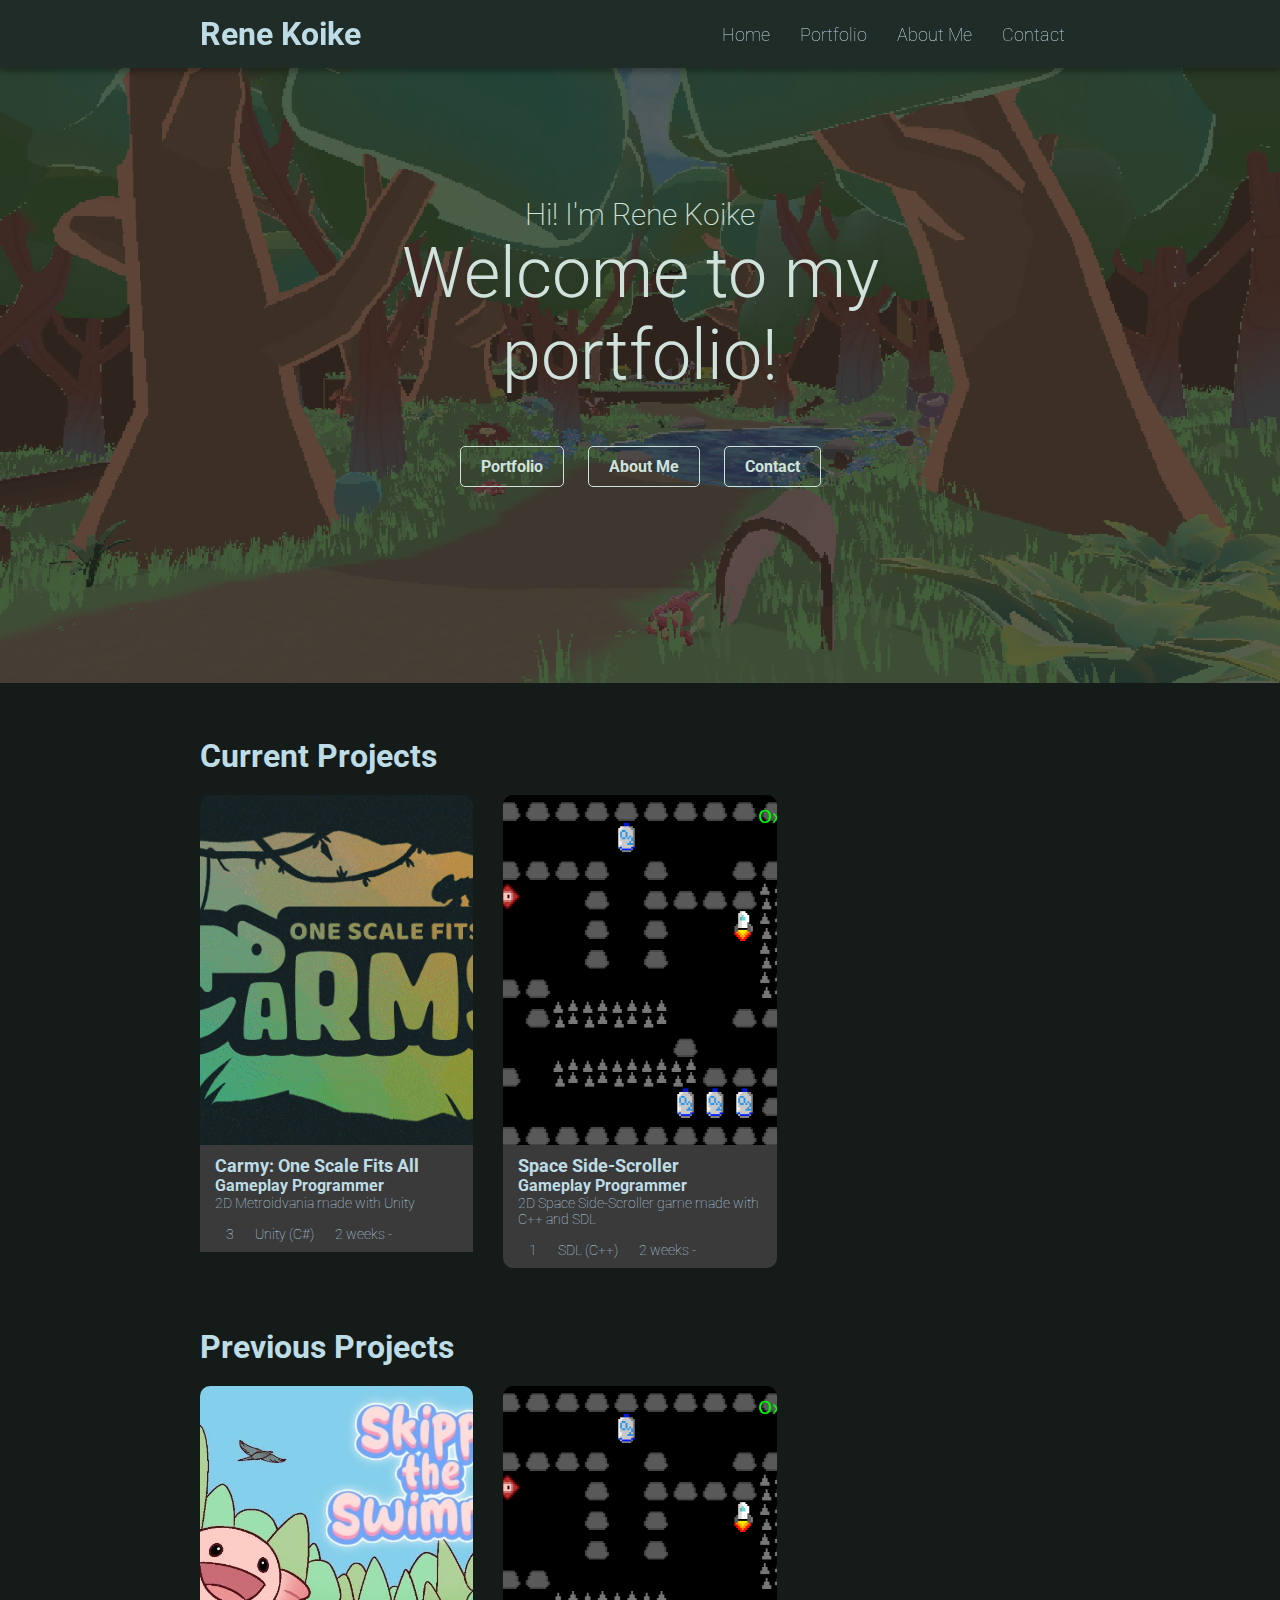
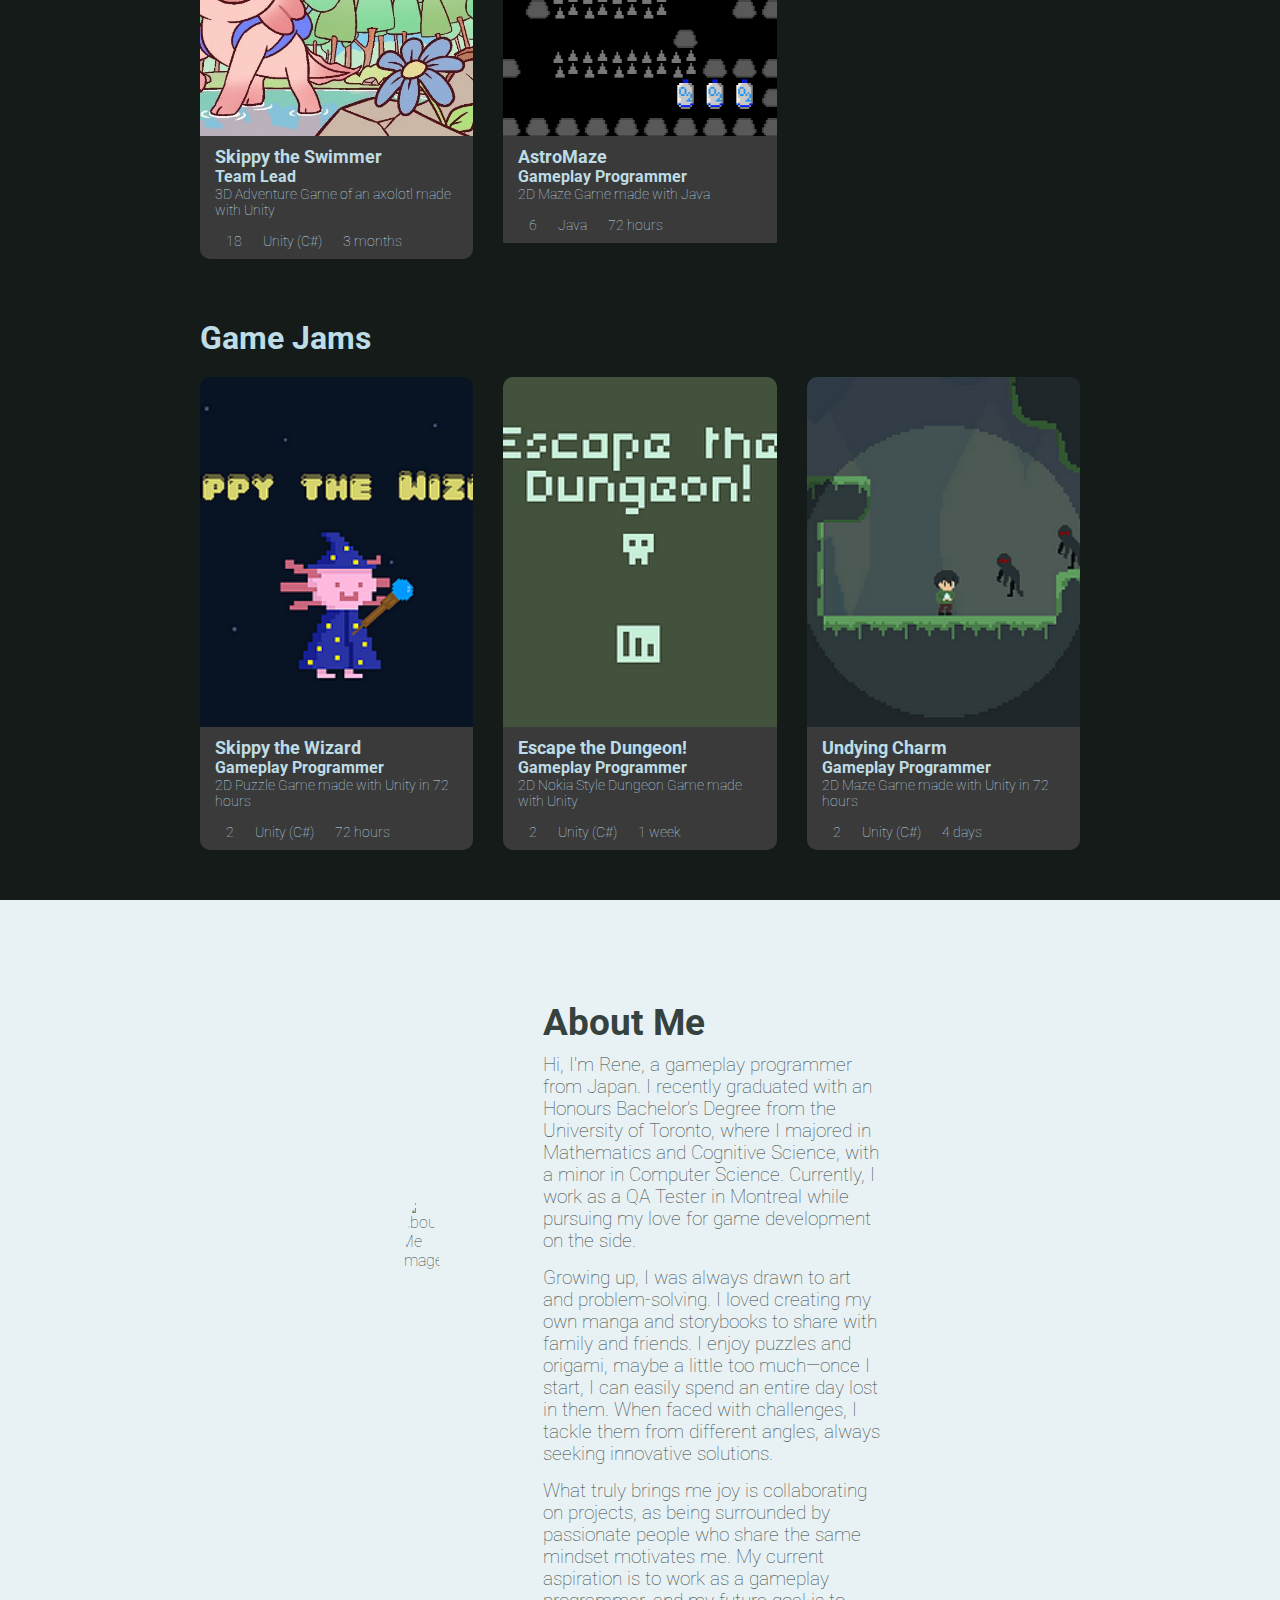
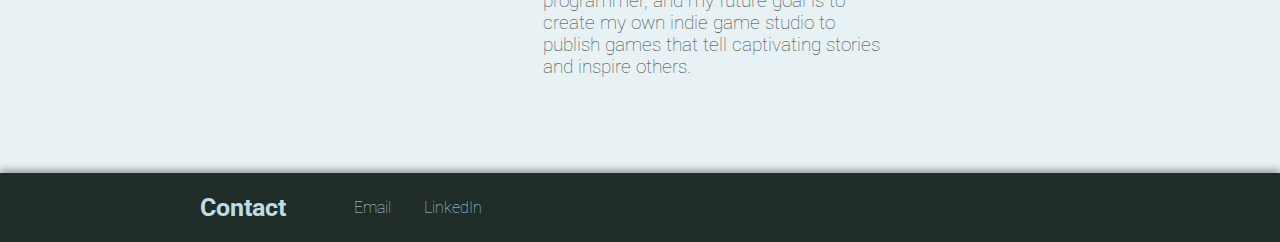
==== index.html @ adf3013a "Added video on hover" ====
<!DOCTYPE html>
<html lang="en">
<head>
    <meta charset="UTF-8">
    <meta http-equiv="X-UA-Compatible" content="IE=edge">
    <meta name="viewport" content="width=device-width, initial-scale=1.0">
    <title>Rene's Portfolio</title>
    <link rel="stylesheet" href="style.css">
    <script src="https://kit.fontawesome.com/0da014134c.js" crossorigin="anonymous"></script>
    <link rel="preconnect" href="https://fonts.googleapis.com">
    <link rel="preconnect" href="https://fonts.gstatic.com" crossorigin>
    <link href="https://fonts.googleapis.com/css2?family=Roboto:ital,wght@0,100;0,300;0,400;0,500;0,700;0,900;1,100;1,300;1,400;1,500;1,700;1,900&display=swap" rel="stylesheet">
</head>
<body>
    <div id="header-placeholder"></div>
    <script>
        fetch('header.html')
            .then(response => response.text())
            .then(data => {
                document.getElementById('header-placeholder').innerHTML = data;
            })
            .catch(error => console.error('Error loading header:', error));
    </script>
<!----intro----->
<div id="intro">
    <img src="images/skippy-banner.png" alt="Background Image">
    <div class="dark-overlay"></div>
    <div class="overlay-text">
        <h1>Hi! I'm Rene Koike</h1>
        <div id="welcome">
            <p>Welcome to my portfolio!</p>
        </div>
        <div class="button-container"></div>
            <a href="#current-projects" class="button">Portfolio</a>
            <a href="#about" class="button">About Me</a>
            <a href="#contact" class="button">Contact</a>
        </div>
    </div>
</div>

<!----portfolio---->
<div id="current-projects"> 
    <div class="container">
        <h1 class="sub-title">Current Projects</h1>
        <div class="work-list">
            <div class="work">
                <a href="carmy.html" class="work-link">
                    <div class="image-container">
                        <img src="images/carmy.gif">
                    </div>
                    <div class="text-container">
                        <h3>Carmy: One Scale Fits All</h3>
                        <h4>Gameplay Programmer</h4>
                        <p>2D Metroidvania made with Unity</p>
                        <div class="icon-line">
                            <i class="fa fa-users" aria-hidden="true"></i> 3
                            <i class="fa-solid fa-gear"></i> Unity (C#)
                            <i class="fa-solid fa-clock"></i> 2 weeks -
                        </div>
                    </div>
                </a>
            </div>
            <div class="work">
                <a href="space-game.html" class="work-link">
                    <div class="image-container">
                        <img src="images/astromaze.png">
                        <video class="video-hover" autoplay loop muted>
                            <source src="videos/space-game.mp4" type="video/mp4">
                            Your browser does not support the video tag.
                        </video>
                    </div>
                    
                    <div class="text-container">
                        <h3>Space Side-Scroller</h3>
                        <h4>Gameplay Programmer</h4>
                        <p>2D Space Side-Scroller game made with C++ and SDL</p>
                        <div class="icon-line">
                            <i class="fa fa-users" aria-hidden="true"></i> 1
                            <i class="fa-solid fa-gear"></i> SDL (C++)
                            <i class="fa-solid fa-clock"></i> 2 weeks -
                        </div>
                    </div>
                </a>
            </div>
            
        </div>
    </div>
</div>

<div id="previous-projects">
    <div class="container">
        <h1 class="sub-title">Previous Projects</h1>
        <div class="work-list">
            <div class="work">
                <a href="skippy-the-swimmer" class="work-link">
                    <div class="image-container">
                        <img src="images/skippy.jpg">
                        <video class="video-hover" autoplay loop muted>
                            <source src="videos/skippy-demo.mp4" type="video/mp4">
                            Your browser does not support the video tag.
                        </video>
                    </div>
                    
                    <div class="text-container">
                        <h3>Skippy the Swimmer</h3>
                        <h4>Team Lead</h4>
                        <p>3D Adventure Game of an axolotl made with Unity</p>
                        <div class="icon-line">
                            <i class="fa fa-users" aria-hidden="true"></i> 18
                            <i class="fa-solid fa-gear"></i> Unity (C#)
                            <i class="fa-solid fa-clock"></i> 3 months
                        </div>
                    </div>
                </a>
            </div>
            <div class="work">
                <a href="astromaze" class="work-link">
                    <div class="image-container">
                        <img src="images/astromaze.png">
                    </div>
                    <div class="text-container">
                        <h3>AstroMaze</h3>
                        <h4>Gameplay Programmer</h4>
                        <p>2D Maze Game made with Java</p>
                        <div class="icon-line">
                            <i class="fa fa-users" aria-hidden="true"></i> 6
                            <i class="fa-solid fa-gear"></i> Java
                            <i class="fa-solid fa-clock"></i> 72 hours
                        </div>
                    </div>
                </a>
            </div>
            
        </div>
    </div>
</div>

<div id="game-jams">
    <div class="container">
        <h1 class="sub-title">Game Jams</h1>
        <div class="work-list">
            <div class="work">
                <a href="skippy-the-wizard.html" class="work-link">
                    <div class="image-container">
                        <img src="images/skippy-the-wizard.png">
                    </div>
                    <div class="text-container">
                        <h3>Skippy the Wizard</h3>
                        <h4>Gameplay Programmer</h4>
                        <p>2D Puzzle Game made with Unity in 72 hours</p>
                        <div class="icon-line">
                            <i class="fa fa-users" aria-hidden="true"></i> 2
                            <i class="fa-solid fa-gear"></i> Unity (C#)
                            <i class="fa-solid fa-clock"></i> 72 hours
                        </div>
                    </div>
                </a>
            </div>
            <div class="work">
                <a href="escape-the-dungeon.html" class="work-link">
                    <div class="image-container">
                        <img src="images/escape-the-dungeon.png">
                    </div>
                    <div class="text-container">
                        <h3>Escape the Dungeon!</h3>
                        <h4>Gameplay Programmer</h4>
                        <p>2D Nokia Style Dungeon Game made with Unity</p>
                        <div class="icon-line">
                            <i class="fa fa-users" aria-hidden="true"></i> 2
                            <i class="fa-solid fa-gear"></i> Unity (C#)
                            <i class="fa-solid fa-clock"></i> 1 week
                        </div>
                    </div>
                </a>
            </div>
            <div class="work">
                <a href="undying-charm.html" class="work-link">
                    <div class="image-container">
                        <img src="images/undying-charm.png">
                    </div>
                    <div class="text-container">
                        <h3>Undying Charm</h3>
                        <h4>Gameplay Programmer</h4>
                        <p>2D Maze Game made with Unity in 72 hours</p>
                        <div class="icon-line">
                            <i class="fa fa-users" aria-hidden="true"></i> 2
                            <i class="fa-solid fa-gear"></i> Unity (C#)
                            <i class="fa-solid fa-clock"></i> 4 days
                        </div>
                    </div>
                </a>
            </div>
            
        </div>
    </div>
</div>
<!----about----->
<div id="about">
    <div class="container">
        <div class="about-container">
            <img src="images/me.png" alt="About Me Image" class="circular-image">
            <div class ="description">
                <h1>About Me</h1>
                <p>
                    Hi, I'm Rene, a gameplay programmer from Japan. I recently graduated with an Honours Bachelor’s Degree from the 
                    University of Toronto, where I majored in Mathematics and Cognitive Science, with a minor in Computer Science. 
                    Currently, I work as a QA Tester in Montreal while pursuing my love for game development on the side.
                </p>
                <p>
                    Growing up, I was always drawn to art and problem-solving. I loved creating my own manga and storybooks to share with 
                    family and friends. I enjoy puzzles and origami, maybe a little too much—once I start, I can easily spend an entire 
                    day lost in them. When faced with challenges, I tackle them from different angles, always seeking innovative solutions.
                </p>
                <p>
                    What truly brings me joy is collaborating on projects, as being surrounded by passionate people who share the same mindset
                    motivates me. My current aspiration is to work as a gameplay programmer, and my future goal is to create my own indie 
                    game studio to publish games that tell captivating stories and inspire others.
                </p>
            </div>
        </div>
    </div>
</div>
    <div id="footer-placeholder"></div>
    <script>
        fetch('footer.html')
            .then(response => response.text())
            .then(data => {
                document.getElementById('footer-placeholder').innerHTML = data;
            })
            .catch(error => console.error('Error loading header:', error));
    </script>
    <script>
        const workItems = document.querySelectorAll('.work');

        workItems.forEach(item => {
            item.addEventListener('mouseenter', () => {
                const video = item.querySelector('.video-hover');
                if (video) {
                    video.play();
                }
            });

            item.addEventListener('mouseleave', () => {
                const video = item.querySelector('.video-hover');
                if (video) {
                    video.pause();
                    video.currentTime = 0; // Reset video to start
                }
            });
        });
    </script>
    <script>
        const iframeWorkItems = document.querySelectorAll('.work');
    
        iframeWorkItems.forEach(item => {
            const iframe = item.querySelector('iframe.video-hover');
    
            item.addEventListener('mouseenter', () => {
                if (iframe) {
                    iframe.style.display = 'block'; // Ensure it's visible
                    // Attempt to play the video (if supported by the iframe)
                    iframe.contentWindow.postMessage('{"event":"command","func":"playVideo","args":""}', '*');
                }
            });
    
            item.addEventListener('mouseleave', () => {
                if (iframe) {
                    // Attempt to pause the video (if supported by the iframe)
                    iframe.contentWindow.postMessage('{"event":"command","func":"pauseVideo","args":""}', '*');
                }
            });
        });
    </script>
    
</body>
</html>
---- style.css ----
*{
    margin: 0;
    padding: 0;
    box-sizing: border-box;
}

body{
    background: #151b19;
    font-family: 'Roboto', sans-serif;
    font-weight: 100;
    color: #bedce5;
}

.container {
    padding: 10px 200px;
    margin-top: 40px;
    margin-bottom: 40px;
}

#header {
    width: 100%;
    position: fixed;
    background: #202c28;
    top: 0;
    left: 0;
    z-index: 9999;
    box-shadow: 0 4px 6px rgba(0, 0, 0, 0.3);
    color: #bedce5;
    box-sizing: border-box;
    padding: 15px 200px;
}

nav {
    display: flex;
    align-items: center;
    justify-content: space-between;
    flex-wrap: wrap;
}

nav h1 a{
    text-decoration: none;
    color: #bedce5;
}

nav ul {
    padding: 0; /* Remove any default padding */
    margin: 0; /* Remove any default margin */
    display: flex; /* Ensure horizontal layout */
}

nav ul li {
    list-style: none;
    margin: 0 15px; 
}

nav ul li a {
    color: #bedce5;
    text-decoration: none;
    font-size: 18px;
    position: relative;
    padding: 5px 0; /* Reduce padding to tighten the text */
}

nav ul li a::after {
    content: '';
    width: 0;
    height: 2px; /* Reduced line height */
    background: #bedce5;
    position: absolute;
    left: 0;
    bottom: 0; /* Align the line directly under the text */
    transition: 0.5s;
}

nav ul li a:hover::after {
    width: 100%;
}
/*-----intro------*/
#intro {
    position: relative;
    display: inline-block;
    width: 100vw;
    overflow: hidden;
}

#intro h1 {
    font-weight: 200;
    font-size: 30px;
}

#welcome p{
    font-weight: 300;
    font-size: 70px;
}

#intro img {
    display: block; 
    width: 100%;
    height: auto;
}
  
.dark-overlay {
    position: absolute;
    top: 0;
    left: 0;
    width: 100%;
    height: 100%;
    background-color: rgba(0, 0, 0, 0.61); 
}
  
.overlay-text {
    position: absolute;
    top: 50%;
    left: 50%;
    transform: translate(-50%, -50%);
    color: #d0e2dc;
    text-align: center;
}

.button-container {
    margin-top: 50px; 
}

.button {
    display: inline-block;
    padding: 10px 20px;
    margin: 0 10px;
    color: #d0e2dc;
    font-weight: 100;
    text-decoration: none;
    border-radius: 5px;
    border: 1px solid #d0e2dc; 
    font-weight: bold;
    transition: background-color 0.3s ease;
}

.button:hover {
    background-color: #d0e2dc;
    border: 1px solid #d0e2dc; /* White outline */
    color: #202c28;
}

/*-----portfolio------*/
.sub-title {
    font-size: 24pt;
    margin-bottom: 20px;
    text-align: left;
}

.work-list {
    display: grid;
    grid-template-columns: repeat(3, minmax(200px, 1fr)); /* Adjust the maximum width */
    justify-content: center; /* Center the grid items */
    gap: 30px;
}

.work{
    border-radius: 10px;
    position: relative;
    overflow: hidden;
    transition: transform .3s;
}

.work img {
    width: 100%;
    height: 350px; /* Set a fixed height for all images */
    object-fit: cover; /* Crop the image to fit within the fixed height */
    display: block;
}

.image-container {
    position: relative;
    width: 100%;
    height: 350px; /* Set a fixed height for the image/video container */
    overflow: hidden; /* Ensures that the video stays within the container */
}

.image-container img {
    object-fit: cover;
    display: block;
}

.image-container video, .image-container iframe {
    position: absolute;
    top: 0;
    left: 0;
    width: 100%;
    height: 100%;
    object-fit: cover; /* Ensures the video covers the container */
    display: none; /* Hidden by default */
}

.work:hover {
    transform: scale(1.05);
}

.work:hover .video-hover {
    display: block; /* Show the video on hover */
}

.work-link {
    text-decoration: none;
    color: inherit; /* Prevent the default link color */
}

.text-container {
    background-color: #3a3a3a;
    padding: 10px 15px;
    color: #bedce5;
}

.text-container h3 {
    font-size: 18px;
}

.text-container p {
    font-size: 14px;
    margin-bottom: 15px; /* Add space between text and icons */
}

.icon-line {
    font-size: 14px;
    display: flex;  /* Align icons in one line */
    gap: 10px;      /* Adds space between icons */
}

.icon-line i {
    margin-right: 1px; /* Add space between icon and text */
}



/* -----about----- */
#about{
    color: #35423e;
    padding: 30px 200px;
    background-color: #e8f2f5;
}

#about h1 {
    margin-bottom: 10px; 
}

.description{
    font-size: 14pt;
    
}

.description p {
    margin-bottom: 15px;
}

.about-container {
    display: flex; /* Use flexbox for layout */
    align-items: center; /* Center vertically */
    margin-top: 20px;
}

.circular-image {
    width: 300px; /* Set the size of the image */
    height: 300px; /* Set the size of the image */
    border-radius: 50%; /* Make it circular */
    object-fit: cover; /* Ensure the image covers the circle */
    margin-right: 100px; /* Space between the image and text */
}

/*-----contact------*/
#contact {
    width: 100%;
    background-color: #202c28;
    color: #bedce5;
    padding: 20px 200px;
    box-shadow: 0 -4px 6px rgba(0, 0, 0, 0.3); /* Shadow at the top of the bar */
    display: flex;
    justify-content: space-between;
    align-items: center;
    box-sizing: border-box;
}

#contact nav h1 {
    margin: 0;
    font-size: 25px;
}

#contact nav ul {
    list-style: none;
    margin: 0;
    padding: 0;
    display: flex;
    margin-left: 50px;
}

#contact nav ul li {
    margin-left: 15px;
}

#contact nav ul li a {
    color: #bedce5;
    text-decoration: none;
    font-size: 16px;
}

#contact i {
    margin-right: 3px;
}

/*-----project page------*/
.project{
    padding: 10px 400px;
    margin: 0 auto; 
}

.project-header {
    margin-top: 80px;
}

.project-header img {
    width: 100%;
    height: auto;
    display: block;
    margin-bottom: 10px;
}

.project h1, .project h2 {
    margin-top: 30px; 
    margin-bottom: 10px;
    font-weight: bold;
    font-size: 30px;
}

.project p {
    margin-bottom: 5px; 
    font-size: 18px;
    line-height: 1.6; 
}

.links {
    margin-top: 80px;
    margin-bottom: 50px;
}

.links a {
    color: #a79bff; 
}

.links a:hover {
    color: #bedce5; 
}

ol {
    margin: 20px 0; 
    padding-left: 20px; 
    color: #bedce5; 
    font-size: 18px; 
    font-weight: normal; 
    list-style-position: inside; 
}

ol li {
    margin-bottom: 10px;
}

.video-container {
    position: relative;
    width: 100%;
    padding-bottom: 56.25%; /* 16:9 aspect ratio */
    height: 0;
    overflow: hidden;
    margin-bottom: 5px;
}

.video-container video {
    position: absolute;
    top: 0;
    left: 0;
    width: 100%; 
    height: 100%; 
    object-fit: cover; 
}

.video-container iframe {
    position: absolute;
    top: 0;
    left: 0;
    width: 100%;
    height: 100%;
    border: none;
    box-shadow: none;
}

.code-snippet {
    background-color: #1d1d1d;
    padding: 10px;
    margin: 20px 0;
    font-family: 'Courier New', Courier, monospace !important;
    overflow-x: auto;
    text-align: left;
}

.code-snippet pre {
    margin: 0;
    background-color: inherit;
}

.code-snippet code {
    display: block;
    color: #ffffff;
    white-space: pre-wrap; 
    background-color: inherit;
}

.image-list {
    display: flex;
    align-items: center; /* Aligns images by their vertical centers */
    justify-content: center; /* Centers the items horizontally */
    gap: 30px; 
    width: 100%;
    box-sizing: border-box;
    height: 350px;
}

.image-list p {
    color:#abaaab;
    font-size: 12px;
    margin-top: 5px;
}

.list-item{ 
    position: relative;
    min-width: 0;
    min-height: 0;
    overflow: hidden;
}

.list-item img {
    width: auto;
    height: 300px;
    object-fit: cover;
    display: block;
    margin-bottom: 2px;
}
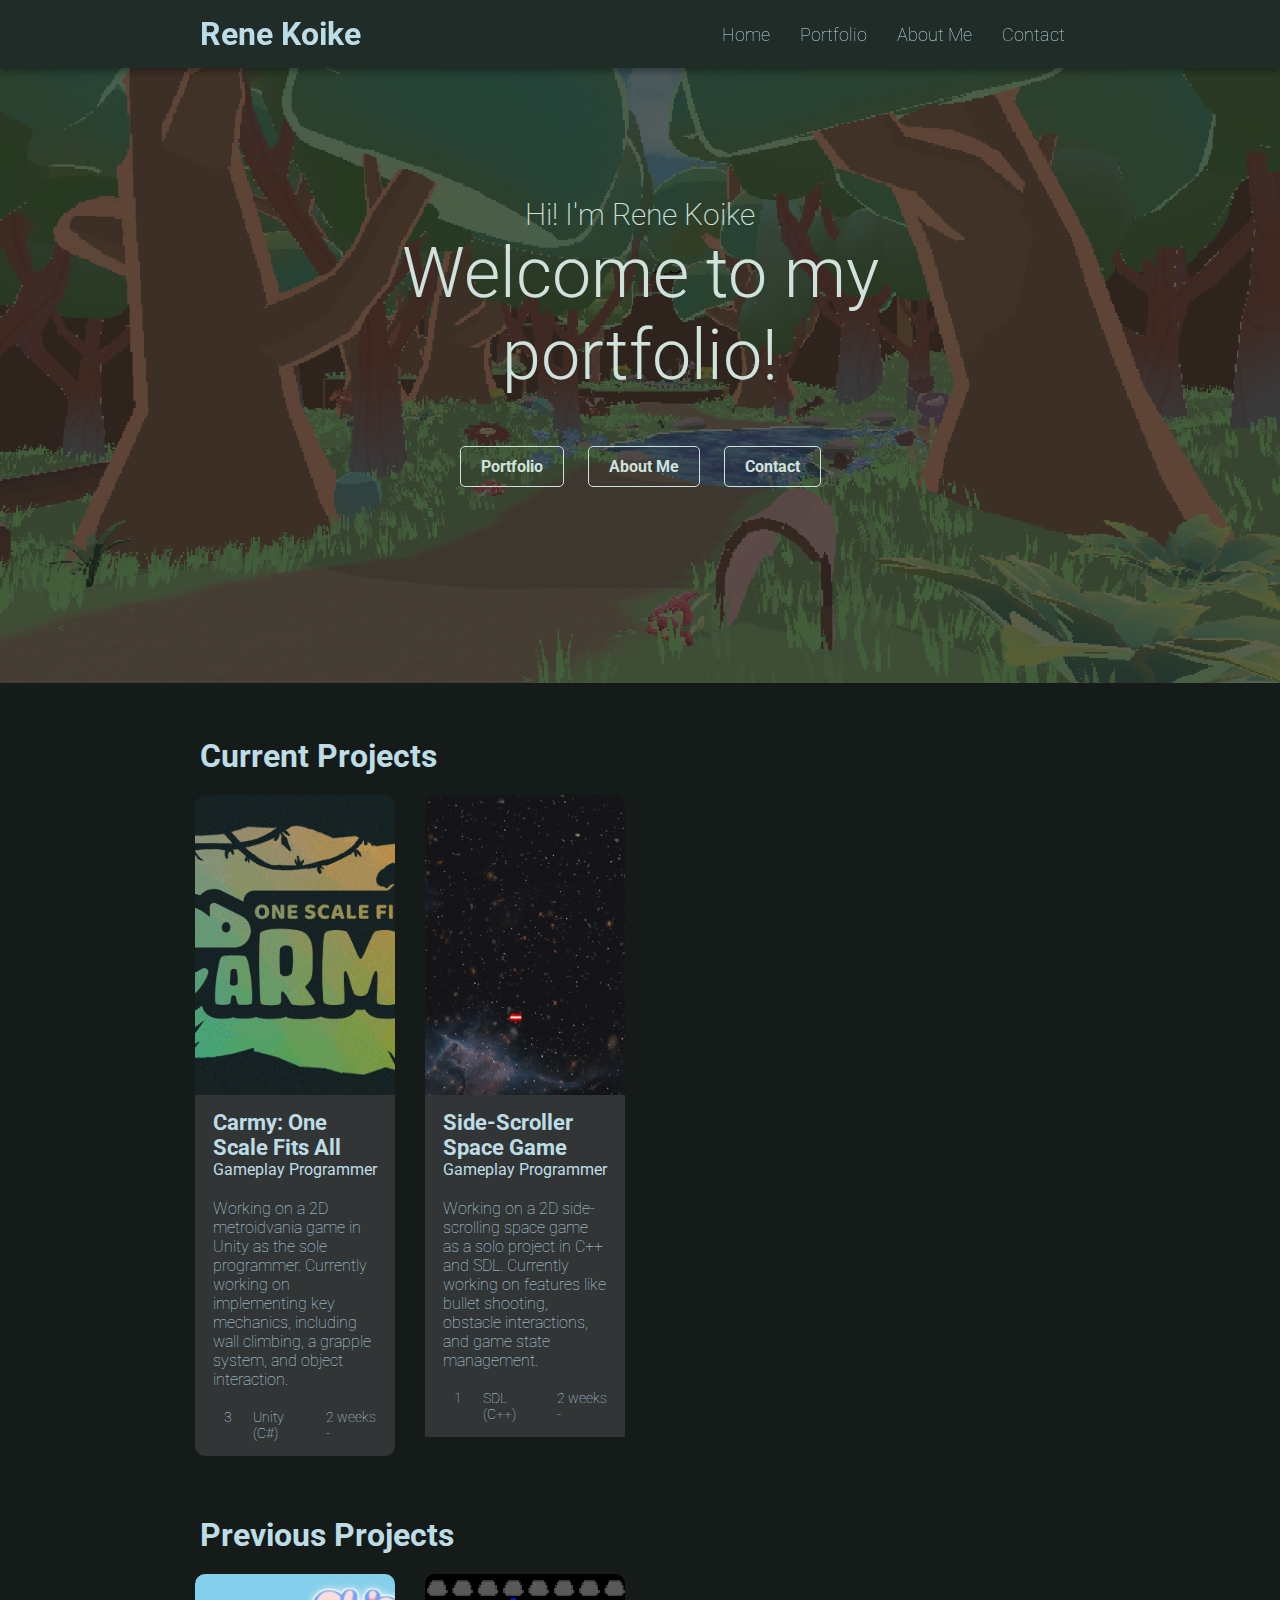
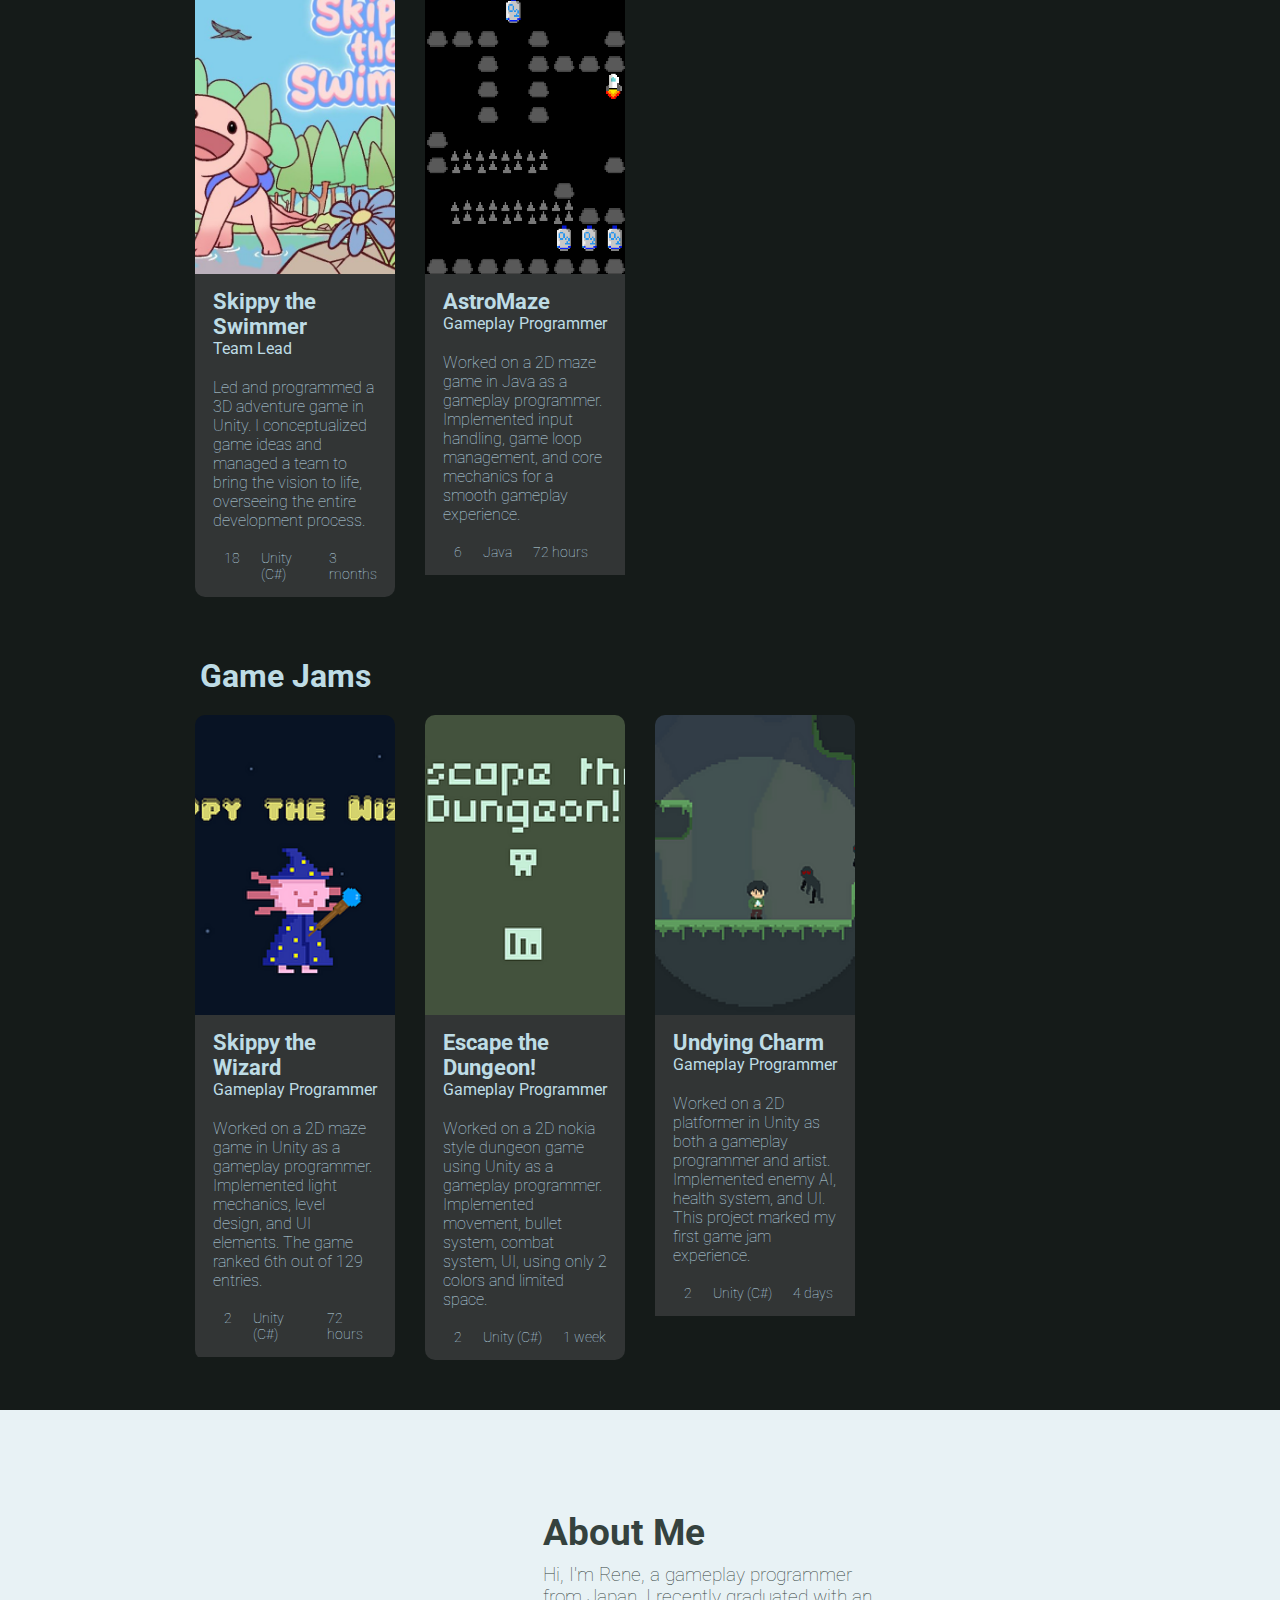
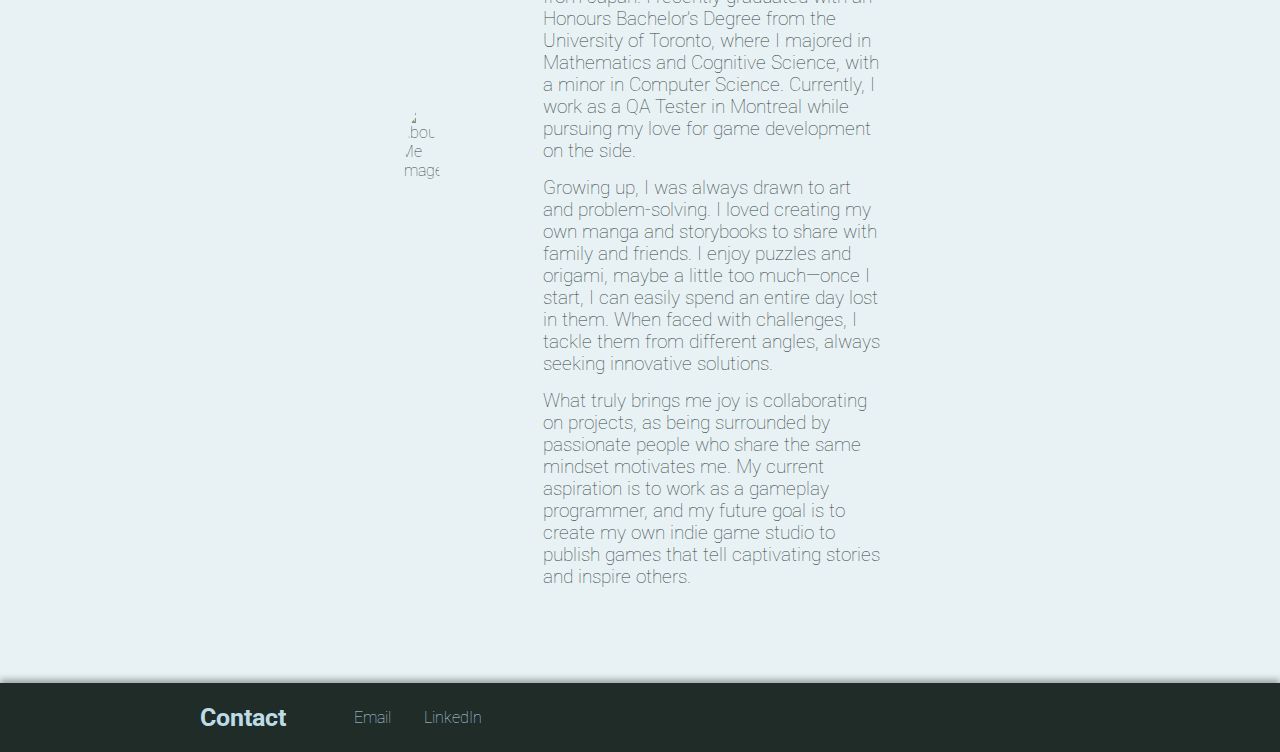
==== commit 39098561: "Added description for each game" ====
--- a/index.html
+++ b/index.html
@@ -51,7 +51,10 @@
                     <div class="text-container">
                         <h3>Carmy: One Scale Fits All</h3>
                         <h4>Gameplay Programmer</h4>
-                        <p>2D Metroidvania made with Unity</p>
+                        <p>
+                            Working on a 2D metroidvania game in Unity as the sole programmer. Currently working on implementing key 
+                            mechanics, including wall climbing, a grapple system, and object interaction.
+                        </p>
                         <div class="icon-line">
                             <i class="fa fa-users" aria-hidden="true"></i> 3
                             <i class="fa-solid fa-gear"></i> Unity (C#)
@@ -63,7 +66,7 @@
             <div class="work">
                 <a href="space-game.html" class="work-link">
                     <div class="image-container">
-                        <img src="images/astromaze.png">
+                        <img src="images/space-game.png">
                         <video class="video-hover" autoplay loop muted>
                             <source src="videos/space-game.mp4" type="video/mp4">
                             Your browser does not support the video tag.
@@ -71,9 +74,12 @@
                     </div>
                     
                     <div class="text-container">
-                        <h3>Space Side-Scroller</h3>
-                        <h4>Gameplay Programmer</h4>
-                        <p>2D Space Side-Scroller game made with C++ and SDL</p>
+                        <h3>Side-Scroller Space Game</h3>
+                        <h4>Gameplay Programmer</h4>
+                        <p>
+                            Working on a 2D side-scrolling space game as a solo project in C++ and SDL.
+                            Currently working on features like bullet shooting, obstacle interactions, and game state management.
+                        </p>
                         <div class="icon-line">
                             <i class="fa fa-users" aria-hidden="true"></i> 1
                             <i class="fa-solid fa-gear"></i> SDL (C++)
@@ -104,7 +110,10 @@
                     <div class="text-container">
                         <h3>Skippy the Swimmer</h3>
                         <h4>Team Lead</h4>
-                        <p>3D Adventure Game of an axolotl made with Unity</p>
+                        <p>
+                            Led and programmed a 3D adventure game in Unity. I conceptualized game ideas and managed a team to 
+                            bring the vision to life, overseeing the entire development process.
+                        </p>
                         <div class="icon-line">
                             <i class="fa fa-users" aria-hidden="true"></i> 18
                             <i class="fa-solid fa-gear"></i> Unity (C#)
@@ -117,11 +126,18 @@
                 <a href="astromaze" class="work-link">
                     <div class="image-container">
                         <img src="images/astromaze.png">
+                        <video class="video-hover" autoplay loop muted>
+                            <source src="videos/astro-maze.mp4" type="video/mp4">
+                            Your browser does not support the video tag.
+                        </video>
                     </div>
                     <div class="text-container">
                         <h3>AstroMaze</h3>
                         <h4>Gameplay Programmer</h4>
-                        <p>2D Maze Game made with Java</p>
+                        <p>
+                            Worked on a 2D maze game in Java as a gameplay programmer. Implemented input handling, game loop 
+                            management, and core mechanics for a smooth gameplay experience.
+                        </p>
                         <div class="icon-line">
                             <i class="fa fa-users" aria-hidden="true"></i> 6
                             <i class="fa-solid fa-gear"></i> Java
@@ -147,7 +163,10 @@
                     <div class="text-container">
                         <h3>Skippy the Wizard</h3>
                         <h4>Gameplay Programmer</h4>
-                        <p>2D Puzzle Game made with Unity in 72 hours</p>
+                        <p>
+                            Worked on a 2D maze game in Unity as a gameplay programmer. Implemented light mechanics, level design,
+                            and UI elements. The game ranked 6th out of 129 entries.
+                        </p>
                         <div class="icon-line">
                             <i class="fa fa-users" aria-hidden="true"></i> 2
                             <i class="fa-solid fa-gear"></i> Unity (C#)
@@ -164,7 +183,9 @@
                     <div class="text-container">
                         <h3>Escape the Dungeon!</h3>
                         <h4>Gameplay Programmer</h4>
-                        <p>2D Nokia Style Dungeon Game made with Unity</p>
+                        <p>Worked on a 2D nokia style dungeon game using Unity as a gameplay programmer. Implemented movement, bullet system,
+                            combat system, UI, using only 2 colors and limited space.
+                        </p>
                         <div class="icon-line">
                             <i class="fa fa-users" aria-hidden="true"></i> 2
                             <i class="fa-solid fa-gear"></i> Unity (C#)
@@ -181,7 +202,10 @@
                     <div class="text-container">
                         <h3>Undying Charm</h3>
                         <h4>Gameplay Programmer</h4>
-                        <p>2D Maze Game made with Unity in 72 hours</p>
+                        <p>
+                            Worked on a 2D platformer in Unity as both a gameplay programmer and artist. Implemented 
+                            enemy AI, health system, and UI. This project marked my first game jam experience.
+                        </p>
                         <div class="icon-line">
                             <i class="fa fa-users" aria-hidden="true"></i> 2
                             <i class="fa-solid fa-gear"></i> Unity (C#)
--- a/style.css
+++ b/style.css
@@ -149,7 +149,7 @@
 
 .work-list {
     display: grid;
-    grid-template-columns: repeat(3, minmax(200px, 1fr)); /* Adjust the maximum width */
+    grid-template-columns: repeat(4, minmax(200px, 1fr)); /* Adjust the maximum width */
     justify-content: center; /* Center the grid items */
     gap: 30px;
 }
@@ -163,7 +163,7 @@
 
 .work img {
     width: 100%;
-    height: 350px; /* Set a fixed height for all images */
+    height: 300px; /* Set a fixed height for all images */
     object-fit: cover; /* Crop the image to fit within the fixed height */
     display: block;
 }
@@ -171,7 +171,7 @@
 .image-container {
     position: relative;
     width: 100%;
-    height: 350px; /* Set a fixed height for the image/video container */
+    height: 300px; /* Set a fixed height for the image/video container */
     overflow: hidden; /* Ensures that the video stays within the container */
 }
 
@@ -204,18 +204,24 @@
 }
 
 .text-container {
-    background-color: #3a3a3a;
-    padding: 10px 15px;
+    background-color: #323535;
+    padding: 15px 18px;
     color: #bedce5;
 }
 
 .text-container h3 {
-    font-size: 18px;
-}
+    font-size: 22px;
+}
+
+.text-container h4 {
+    font-weight:400;
+}
+
 
 .text-container p {
-    font-size: 14px;
-    margin-bottom: 15px; /* Add space between text and icons */
+    margin-top: 20px;
+    margin-bottom: 20px;
+    font-size: 16px;
 }
 
 .icon-line {
@@ -421,7 +427,7 @@
 
 .image-list p {
     color:#abaaab;
-    font-size: 12px;
+    font-size: 20px;
     margin-top: 5px;
 }
 
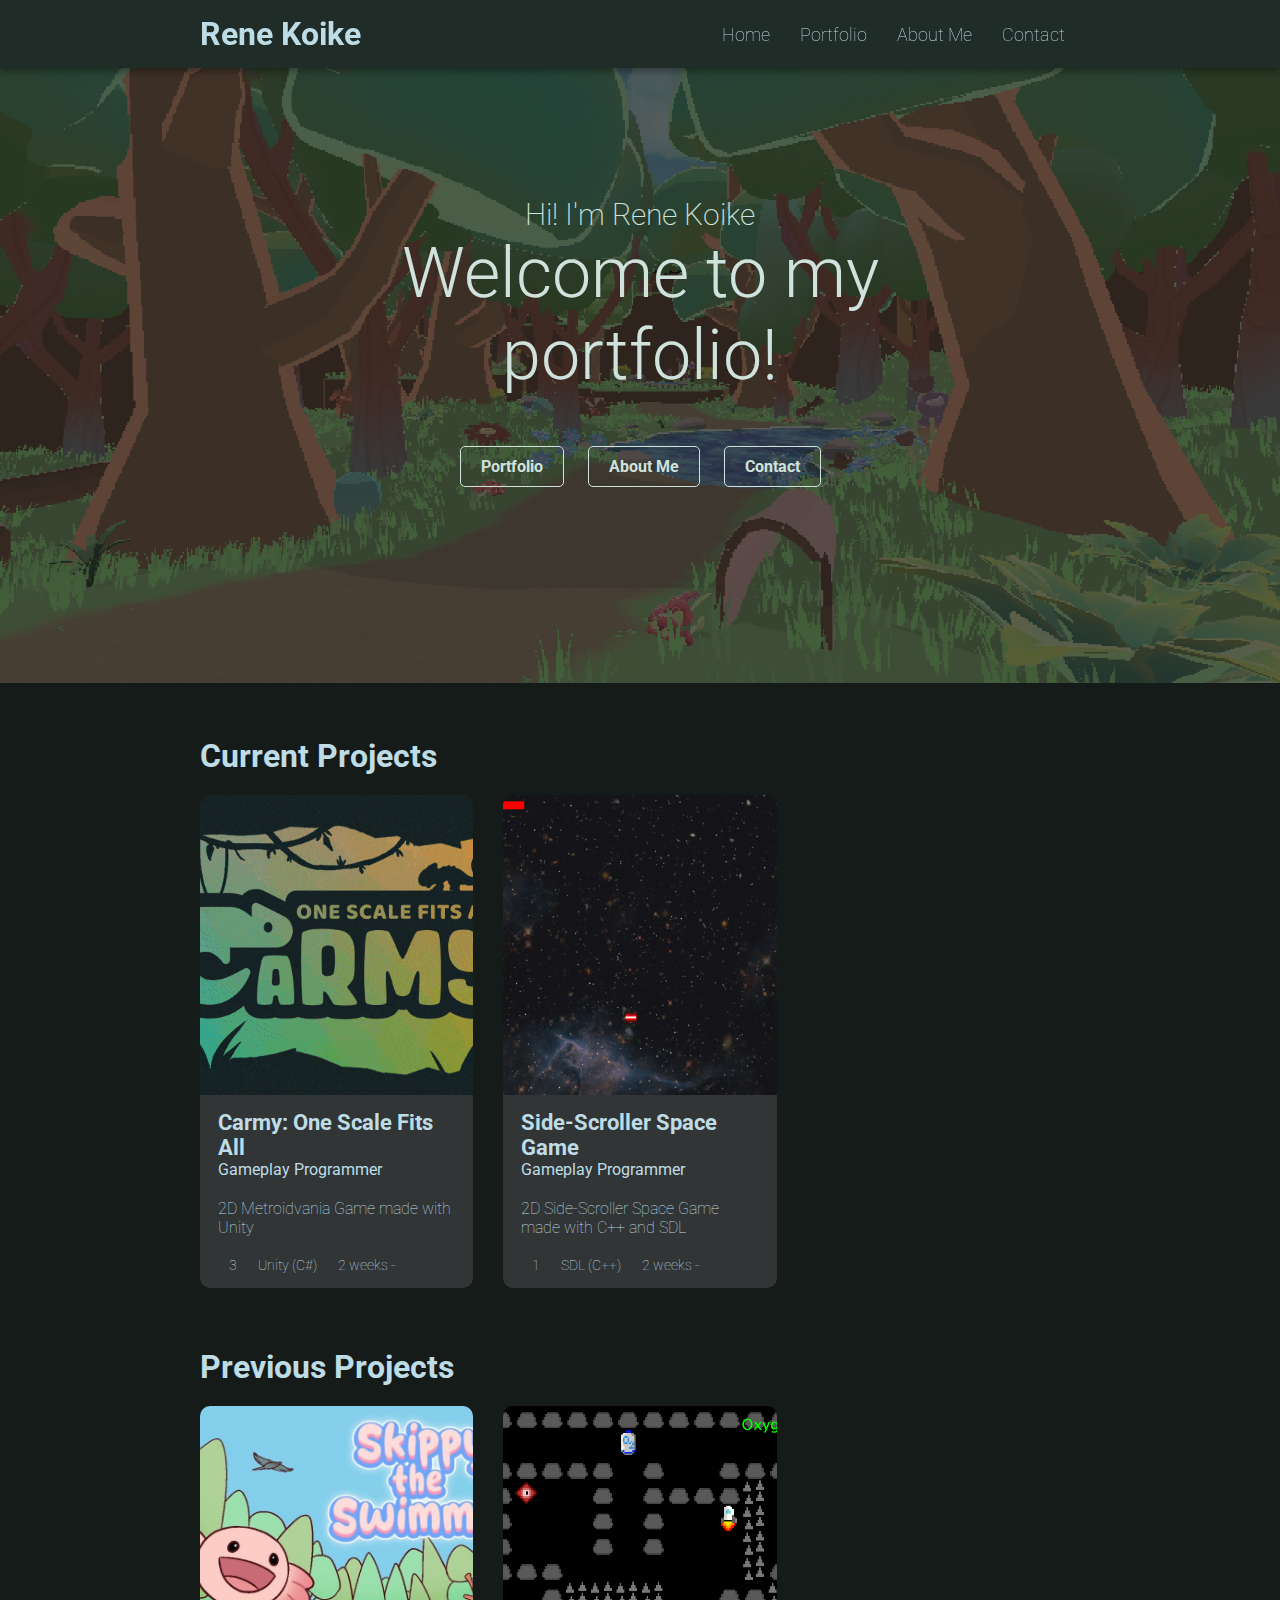
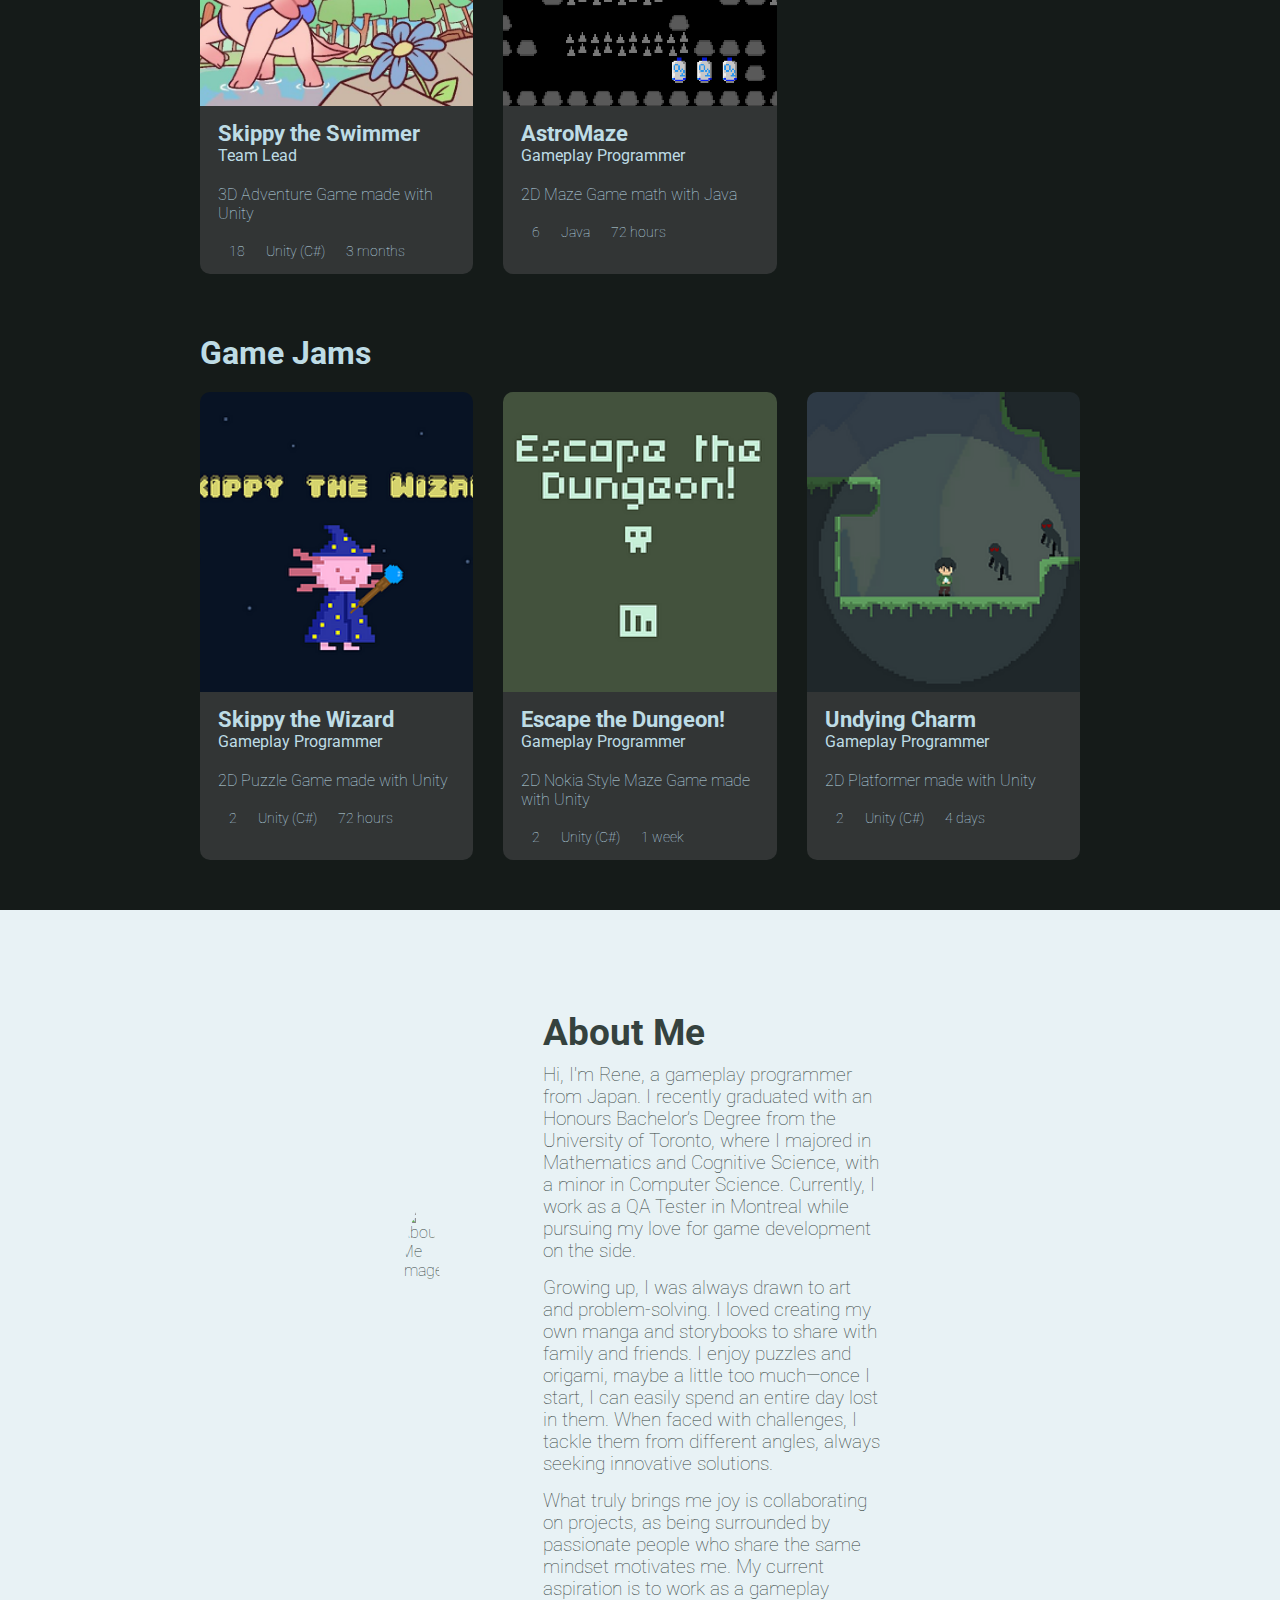
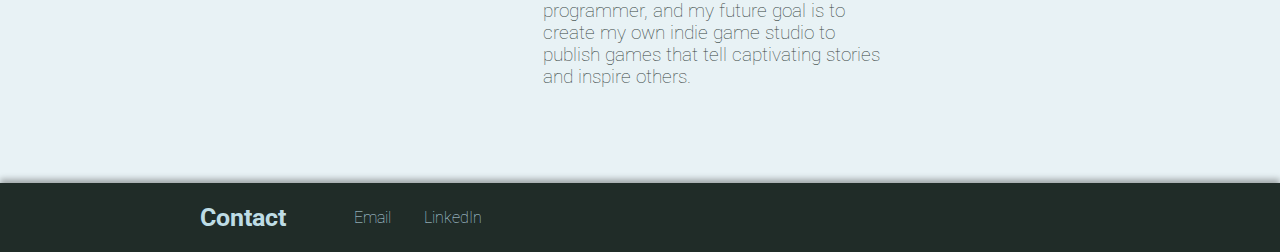
==== commit c9e16ebe: "Shortened description for each game" ====
--- a/index.html
+++ b/index.html
@@ -52,8 +52,7 @@
                         <h3>Carmy: One Scale Fits All</h3>
                         <h4>Gameplay Programmer</h4>
                         <p>
-                            Working on a 2D metroidvania game in Unity as the sole programmer. Currently working on implementing key 
-                            mechanics, including wall climbing, a grapple system, and object interaction.
+                            2D Metroidvania Game made with Unity
                         </p>
                         <div class="icon-line">
                             <i class="fa fa-users" aria-hidden="true"></i> 3
@@ -77,9 +76,7 @@
                         <h3>Side-Scroller Space Game</h3>
                         <h4>Gameplay Programmer</h4>
                         <p>
-                            Working on a 2D side-scrolling space game as a solo project in C++ and SDL.
-                            Currently working on features like bullet shooting, obstacle interactions, and game state management.
-                        </p>
+                            2D Side-Scroller Space Game made with C++ and SDL
                         <div class="icon-line">
                             <i class="fa fa-users" aria-hidden="true"></i> 1
                             <i class="fa-solid fa-gear"></i> SDL (C++)
@@ -111,8 +108,7 @@
                         <h3>Skippy the Swimmer</h3>
                         <h4>Team Lead</h4>
                         <p>
-                            Led and programmed a 3D adventure game in Unity. I conceptualized game ideas and managed a team to 
-                            bring the vision to life, overseeing the entire development process.
+                            3D Adventure Game made with Unity
                         </p>
                         <div class="icon-line">
                             <i class="fa fa-users" aria-hidden="true"></i> 18
@@ -135,8 +131,7 @@
                         <h3>AstroMaze</h3>
                         <h4>Gameplay Programmer</h4>
                         <p>
-                            Worked on a 2D maze game in Java as a gameplay programmer. Implemented input handling, game loop 
-                            management, and core mechanics for a smooth gameplay experience.
+                            2D Maze Game math with Java
                         </p>
                         <div class="icon-line">
                             <i class="fa fa-users" aria-hidden="true"></i> 6
@@ -164,8 +159,7 @@
                         <h3>Skippy the Wizard</h3>
                         <h4>Gameplay Programmer</h4>
                         <p>
-                            Worked on a 2D maze game in Unity as a gameplay programmer. Implemented light mechanics, level design,
-                            and UI elements. The game ranked 6th out of 129 entries.
+                            2D Puzzle Game made with Unity
                         </p>
                         <div class="icon-line">
                             <i class="fa fa-users" aria-hidden="true"></i> 2
@@ -183,8 +177,7 @@
                     <div class="text-container">
                         <h3>Escape the Dungeon!</h3>
                         <h4>Gameplay Programmer</h4>
-                        <p>Worked on a 2D nokia style dungeon game using Unity as a gameplay programmer. Implemented movement, bullet system,
-                            combat system, UI, using only 2 colors and limited space.
+                        <p> 2D Nokia Style Maze Game made with Unity
                         </p>
                         <div class="icon-line">
                             <i class="fa fa-users" aria-hidden="true"></i> 2
@@ -203,8 +196,7 @@
                         <h3>Undying Charm</h3>
                         <h4>Gameplay Programmer</h4>
                         <p>
-                            Worked on a 2D platformer in Unity as both a gameplay programmer and artist. Implemented 
-                            enemy AI, health system, and UI. This project marked my first game jam experience.
+                            2D Platformer made with Unity 
                         </p>
                         <div class="icon-line">
                             <i class="fa fa-users" aria-hidden="true"></i> 2
--- a/style.css
+++ b/style.css
@@ -149,7 +149,7 @@
 
 .work-list {
     display: grid;
-    grid-template-columns: repeat(4, minmax(200px, 1fr)); /* Adjust the maximum width */
+    grid-template-columns: repeat(3, minmax(200px, 1fr)); /* Adjust the maximum width */
     justify-content: center; /* Center the grid items */
     gap: 30px;
 }
@@ -207,6 +207,7 @@
     background-color: #323535;
     padding: 15px 18px;
     color: #bedce5;
+    height: 50%;
 }
 
 .text-container h3 {
@@ -220,7 +221,6 @@
 
 .text-container p {
     margin-top: 20px;
-    margin-bottom: 20px;
     font-size: 16px;
 }
 
@@ -228,6 +228,7 @@
     font-size: 14px;
     display: flex;  /* Align icons in one line */
     gap: 10px;      /* Adds space between icons */
+    margin-top: 20px;
 }
 
 .icon-line i {
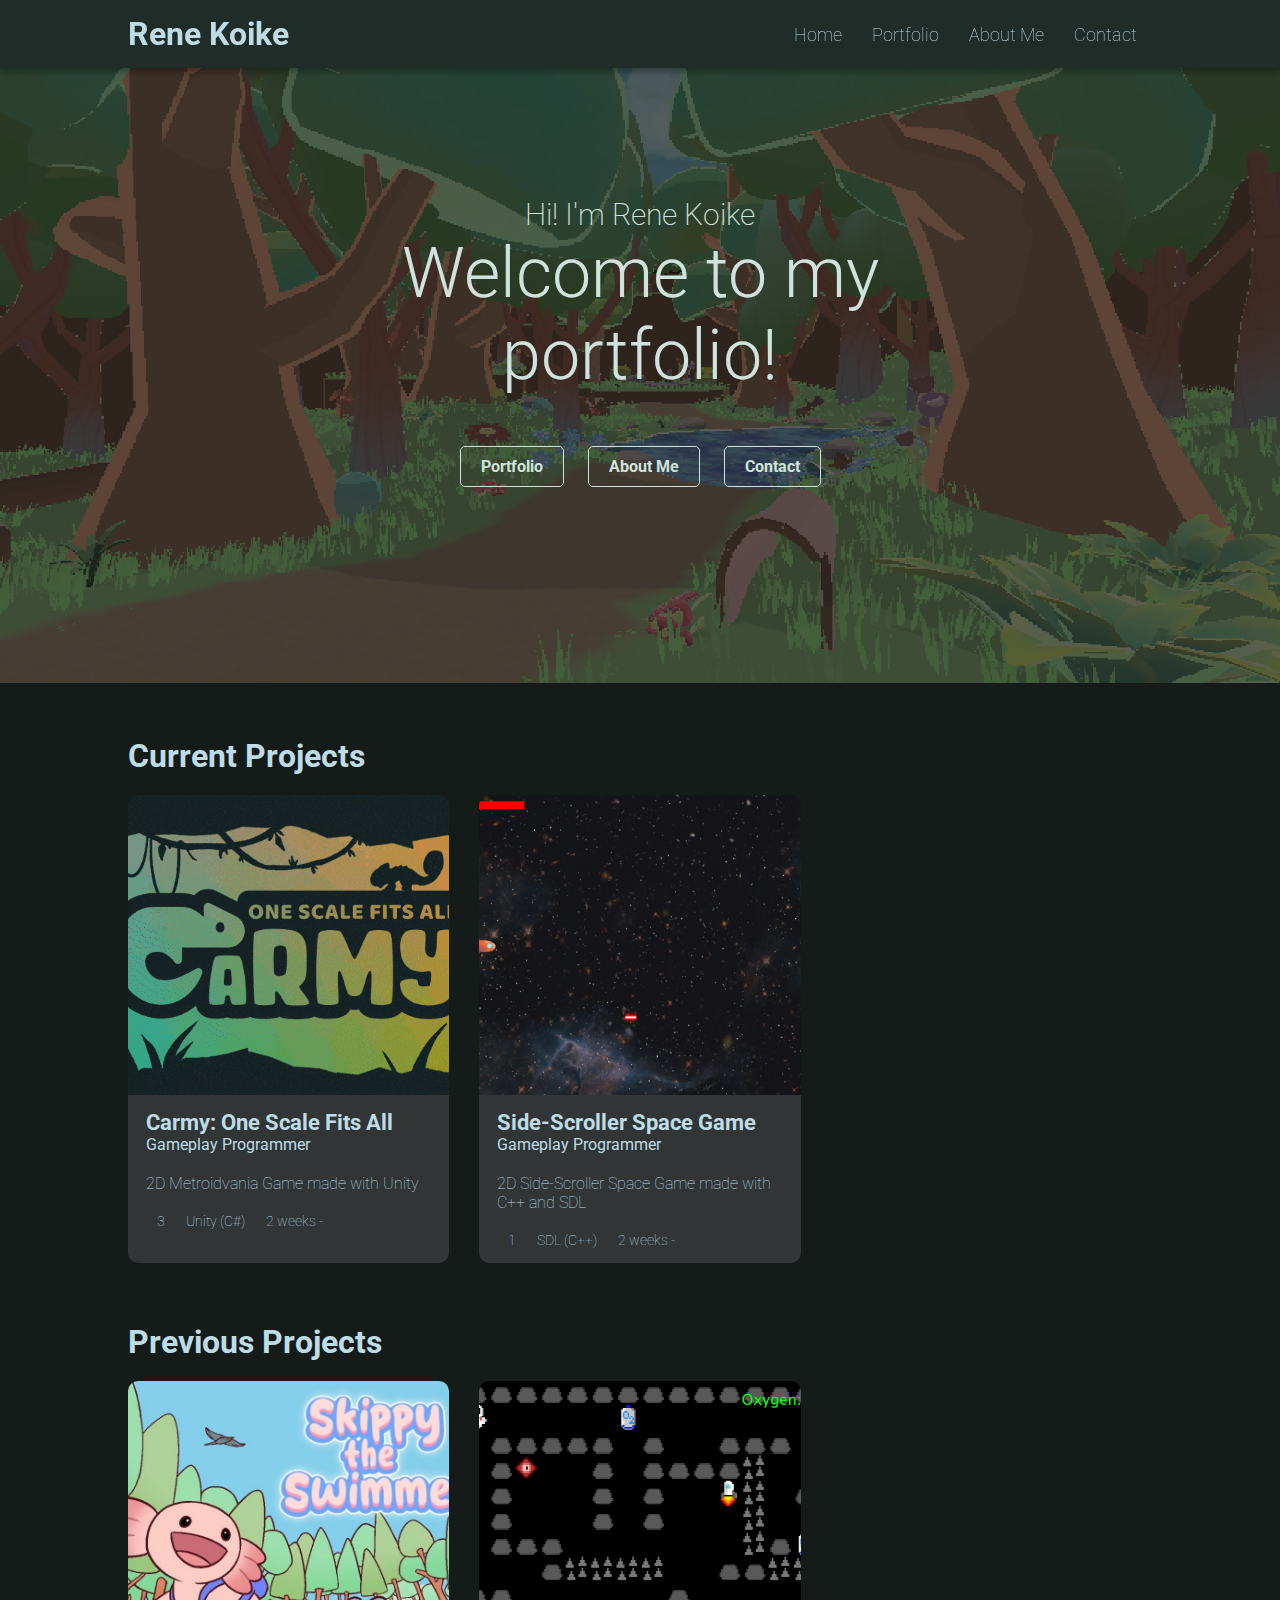
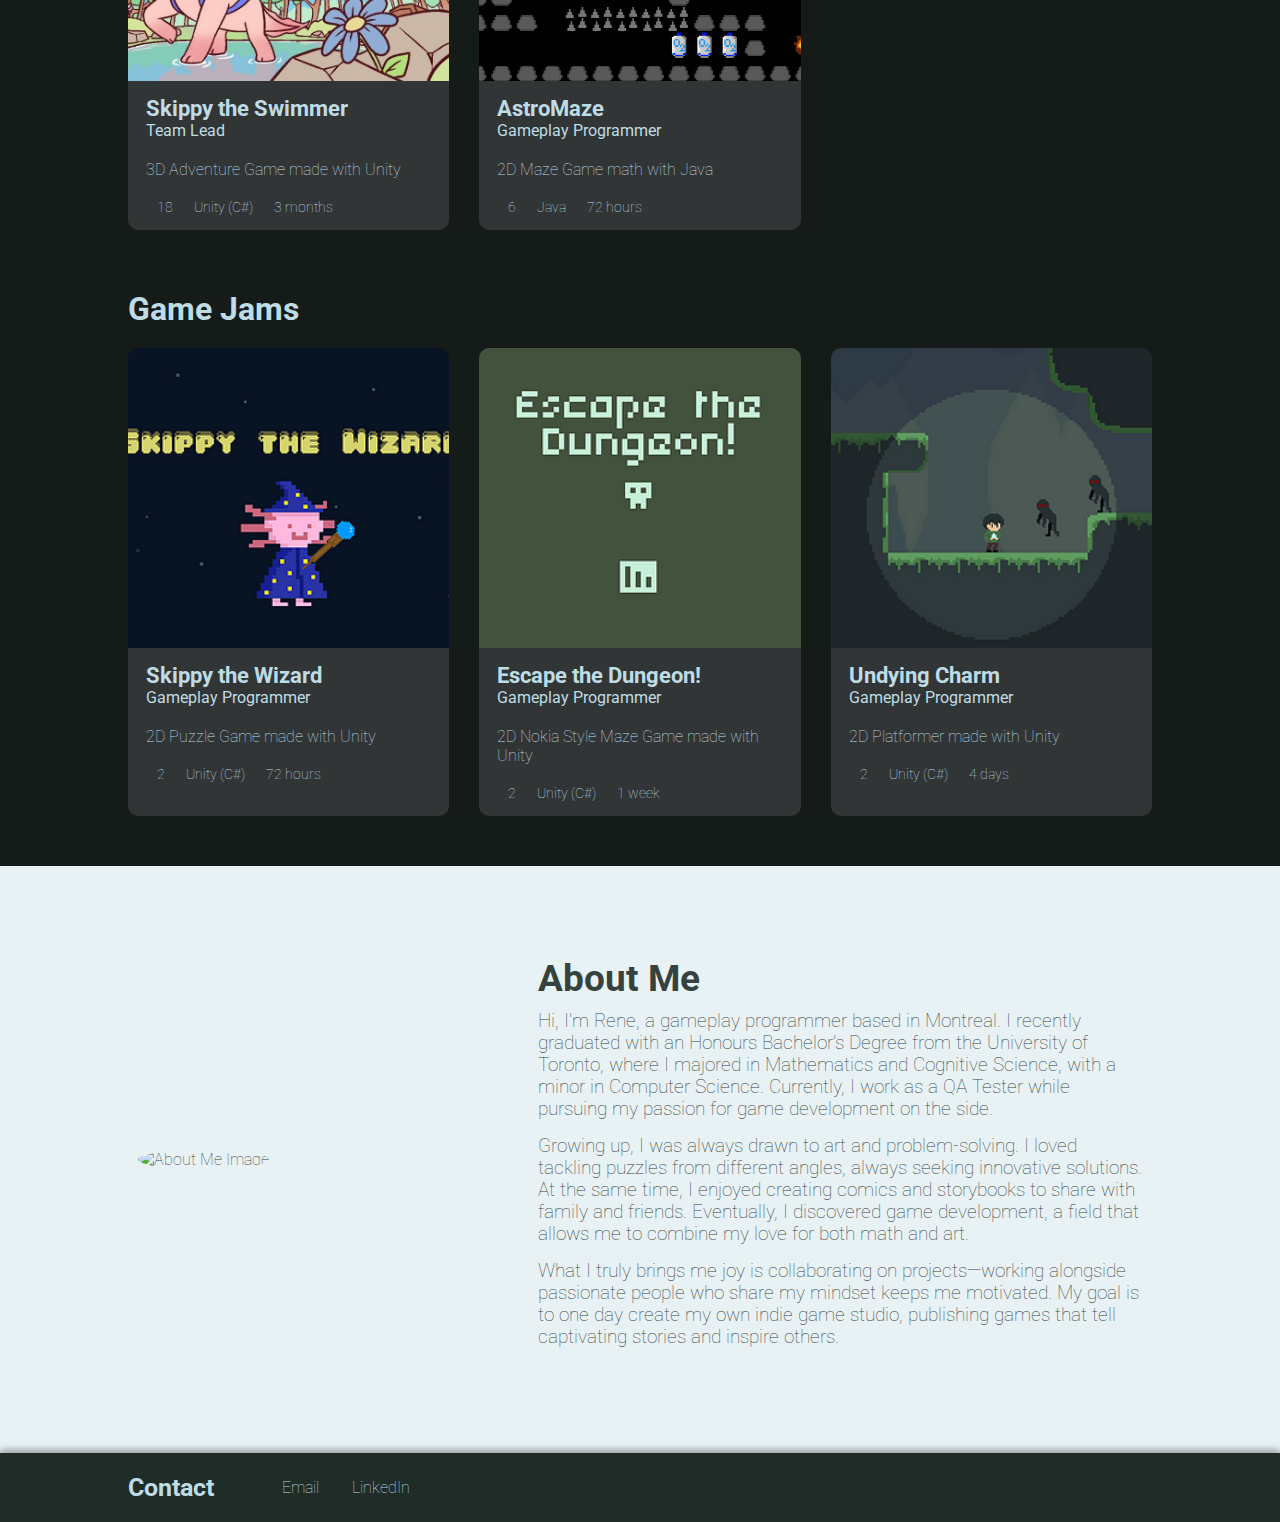
==== commit 7fa478d6: "Updated About section to be compatible on mobile" ====
--- a/index.html
+++ b/index.html
@@ -213,25 +213,28 @@
 <!----about----->
 <div id="about">
     <div class="container">
-        <div class="about-container">
-            <img src="images/me.png" alt="About Me Image" class="circular-image">
-            <div class ="description">
-                <h1>About Me</h1>
-                <p>
-                    Hi, I'm Rene, a gameplay programmer from Japan. I recently graduated with an Honours Bachelor’s Degree from the 
-                    University of Toronto, where I majored in Mathematics and Cognitive Science, with a minor in Computer Science. 
-                    Currently, I work as a QA Tester in Montreal while pursuing my love for game development on the side.
-                </p>
-                <p>
-                    Growing up, I was always drawn to art and problem-solving. I loved creating my own manga and storybooks to share with 
-                    family and friends. I enjoy puzzles and origami, maybe a little too much—once I start, I can easily spend an entire 
-                    day lost in them. When faced with challenges, I tackle them from different angles, always seeking innovative solutions.
-                </p>
-                <p>
-                    What truly brings me joy is collaborating on projects, as being surrounded by passionate people who share the same mindset
-                    motivates me. My current aspiration is to work as a gameplay programmer, and my future goal is to create my own indie 
-                    game studio to publish games that tell captivating stories and inspire others.
-                </p>
+        <div class = "row">
+            <div class = "about-col-1">
+                <img src="images/me.png" alt="About Me Image" class="circular-image">
+            </div>
+            <div class = "about-col-2">
+                <div class ="description">
+                    <h1>About Me</h1>
+                        <p>
+                            Hi, I'm Rene, a gameplay programmer based in Montreal. I recently graduated with an Honours Bachelor’s Degree from the 
+                            University of Toronto, where I majored in Mathematics and Cognitive Science, with a minor in Computer Science. 
+                            Currently, I work as a QA Tester while pursuing my passion for game development on the side.
+                        </p>
+                        <p>
+                            Growing up, I was always drawn to art and problem-solving. I loved tackling puzzles from different angles, always seeking innovative solutions.
+                            At the same time, I enjoyed creating comics and storybooks to share with family and friends. Eventually, I discovered game development, 
+                            a field that allows me to combine my love for both math and art.
+                        </p>
+                        <p>
+                            What I truly brings me joy is collaborating on projects—working alongside passionate people who share my mindset keeps me motivated. 
+                            My goal is to one day create my own indie game studio, publishing games that tell captivating stories and inspire others.
+                        </p>
+                </div>
             </div>
         </div>
     </div>
--- a/style.css
+++ b/style.css
@@ -12,7 +12,7 @@
 }
 
 .container {
-    padding: 10px 200px;
+    padding: 10px 10%;
     margin-top: 40px;
     margin-bottom: 40px;
 }
@@ -27,7 +27,7 @@
     box-shadow: 0 4px 6px rgba(0, 0, 0, 0.3);
     color: #bedce5;
     box-sizing: border-box;
-    padding: 15px 200px;
+    padding: 15px 10%;
 }
 
 nav {
@@ -79,7 +79,7 @@
 #intro {
     position: relative;
     display: inline-block;
-    width: 100vw;
+    width: 100%;
     overflow: hidden;
 }
 
@@ -149,6 +149,7 @@
 
 .work-list {
     display: grid;
+    box-sizing: border-box;
     grid-template-columns: repeat(3, minmax(200px, 1fr)); /* Adjust the maximum width */
     justify-content: center; /* Center the grid items */
     gap: 30px;
@@ -240,8 +241,25 @@
 /* -----about----- */
 #about{
     color: #35423e;
-    padding: 30px 200px;
+    padding: 30px 0%;
+    box-sizing: border-box;
     background-color: #e8f2f5;
+}
+
+.row{
+    display: flex;
+    justify-content: space-between;
+    align-items: center; 
+    flex-wrap: wrap;
+}
+
+.about-col-1, .about-col-2 {
+    flex: 1; /* Take up equal space for both columns */
+    padding: 10px;
+}
+
+.about-col-1 {
+    max-width: 400px; /* Restrict the size of the image container */
 }
 
 #about h1 {
@@ -257,18 +275,28 @@
     margin-bottom: 15px;
 }
 
-.about-container {
-    display: flex; /* Use flexbox for layout */
-    align-items: center; /* Center vertically */
-    margin-top: 20px;
-}
-
 .circular-image {
-    width: 300px; /* Set the size of the image */
-    height: 300px; /* Set the size of the image */
+    width: 350px; /* Set the size of the image */
+    height: 350px; /* Set the size of the image */
     border-radius: 50%; /* Make it circular */
     object-fit: cover; /* Ensure the image covers the circle */
-    margin-right: 100px; /* Space between the image and text */
+}
+
+/* Media query for smaller screens */
+@media (max-width: 1200px) {
+    .row {
+        flex-direction: column; /* Stack items vertically */
+        align-items: center; /* Center items */
+    }
+
+    .about-col-1, .about-col-2 {
+        width: 100%;
+        padding: 0;
+    }
+
+    .about-col-1 {
+        margin-bottom: 30px; /* Add some space between image and text */
+    }
 }
 
 /*-----contact------*/
@@ -276,7 +304,7 @@
     width: 100%;
     background-color: #202c28;
     color: #bedce5;
-    padding: 20px 200px;
+    padding: 20px 10%;
     box-shadow: 0 -4px 6px rgba(0, 0, 0, 0.3); /* Shadow at the top of the bar */
     display: flex;
     justify-content: space-between;
@@ -313,7 +341,7 @@
 
 /*-----project page------*/
 .project{
-    padding: 10px 400px;
+    padding: 10px 20%;
     margin: 0 auto; 
 }
 
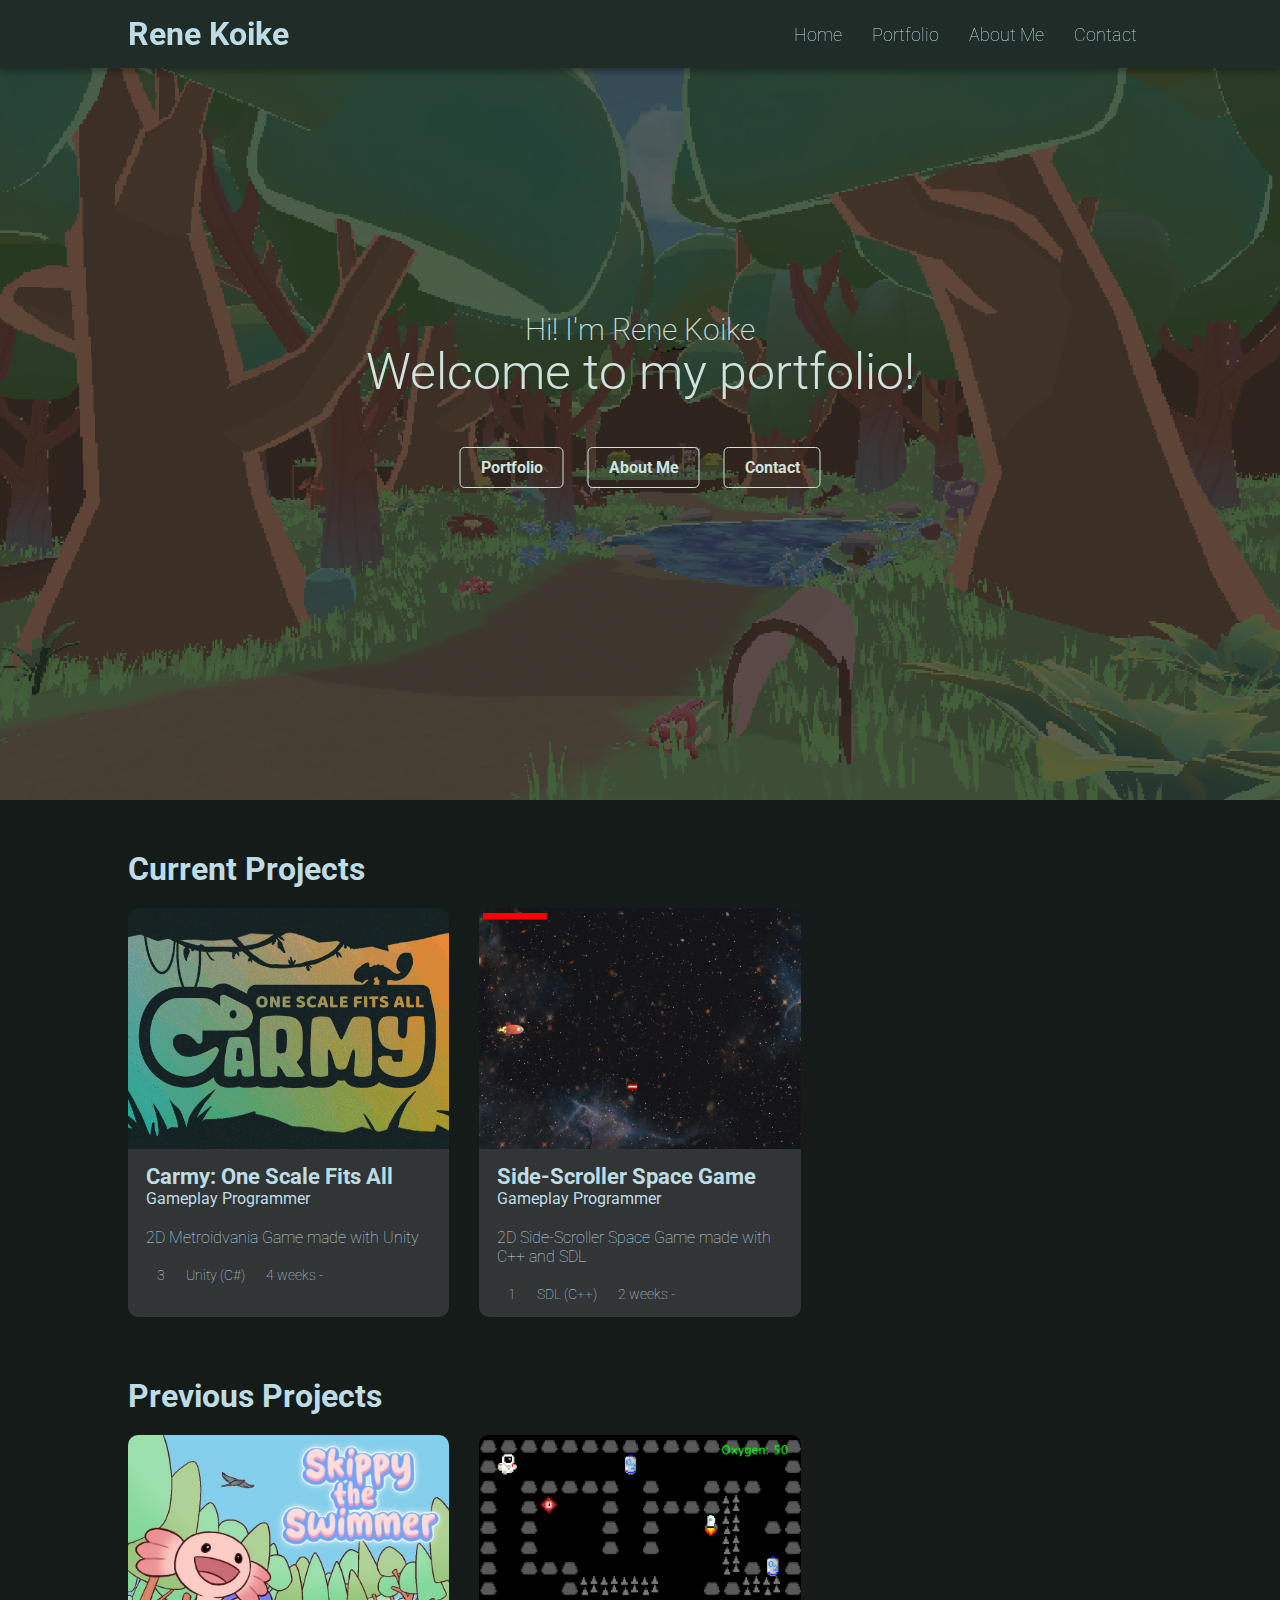
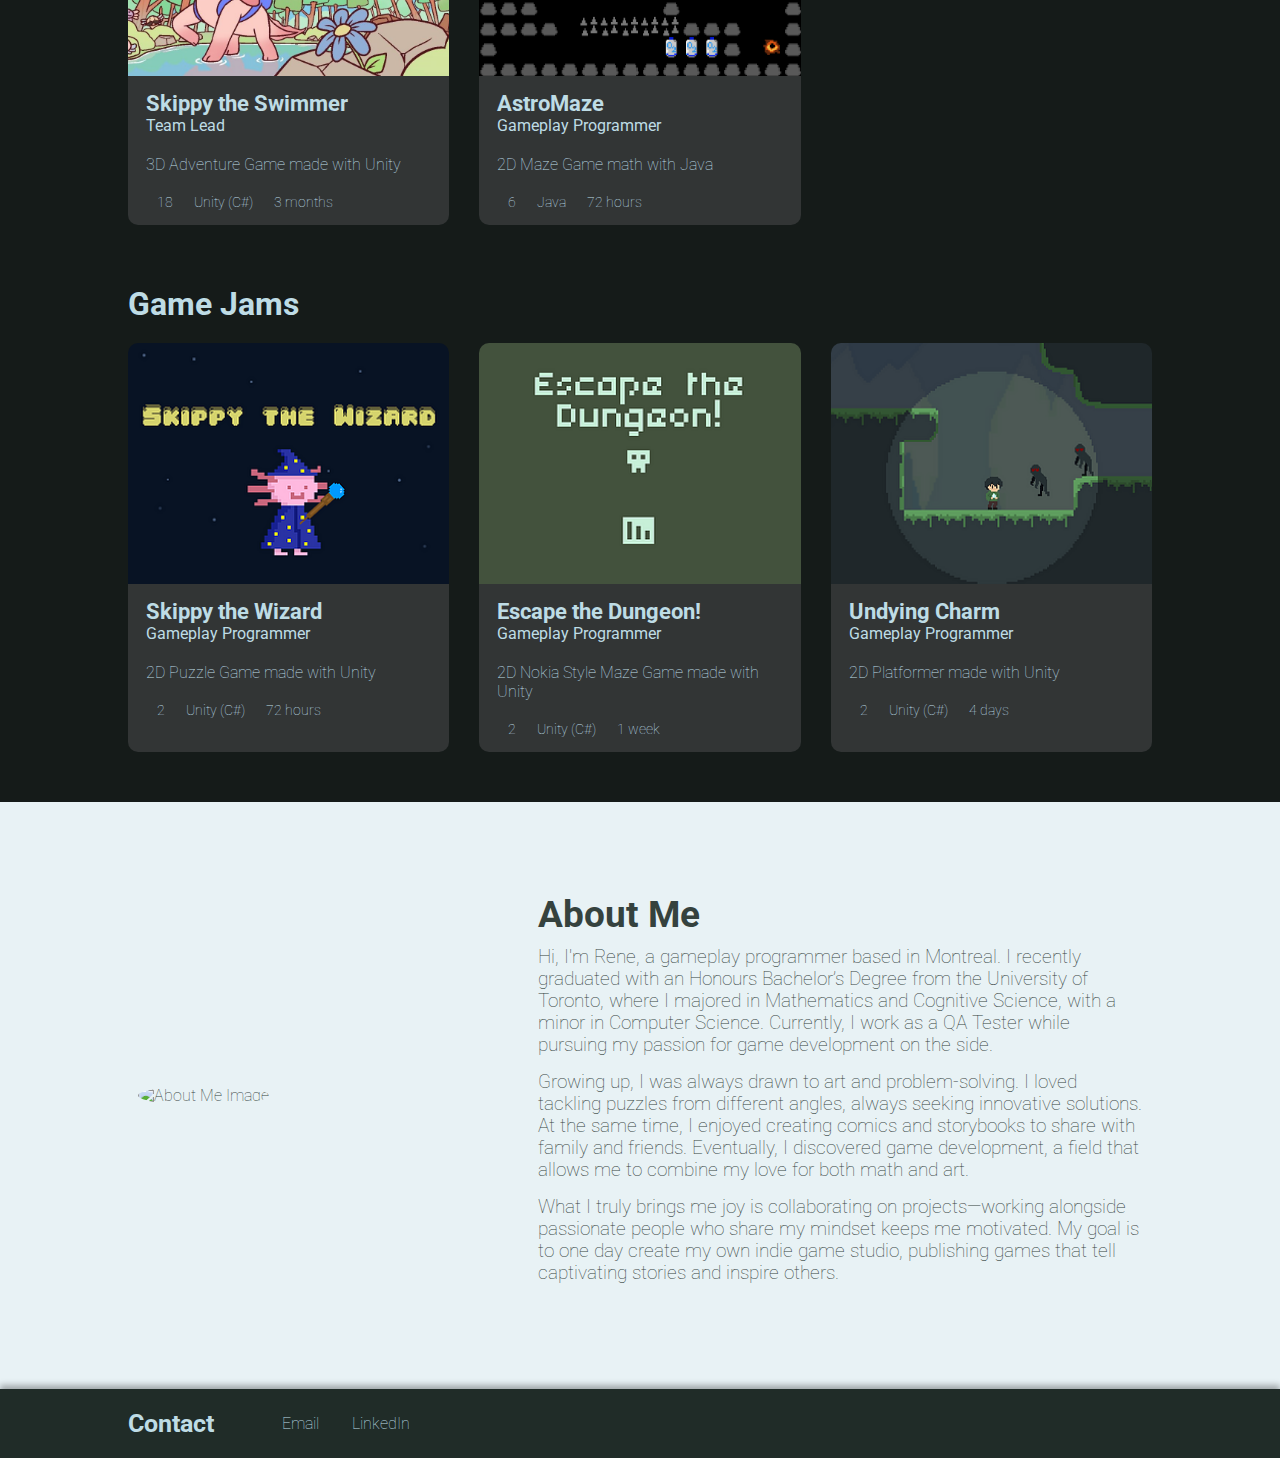
==== commit 5eabdc90: "Adjusted project section for dimensions compatability" ====
--- a/index.html
+++ b/index.html
@@ -57,7 +57,7 @@
                         <div class="icon-line">
                             <i class="fa fa-users" aria-hidden="true"></i> 3
                             <i class="fa-solid fa-gear"></i> Unity (C#)
-                            <i class="fa-solid fa-clock"></i> 2 weeks -
+                            <i class="fa-solid fa-clock"></i> 4 weeks -
                         </div>
                     </div>
                 </a>
--- a/style.css
+++ b/style.css
@@ -9,6 +9,7 @@
     font-family: 'Roboto', sans-serif;
     font-weight: 100;
     color: #bedce5;
+    overflow-x: hidden;
 }
 
 .container {
@@ -43,9 +44,9 @@
 }
 
 nav ul {
-    padding: 0; /* Remove any default padding */
-    margin: 0; /* Remove any default margin */
-    display: flex; /* Ensure horizontal layout */
+    padding: 0; 
+    margin: 0;
+    display: flex;
 }
 
 nav ul li {
@@ -75,12 +76,38 @@
 nav ul li a:hover::after {
     width: 100%;
 }
+
+/* Media query for screens less than 800px */
+@media (max-width: 800px) {
+    nav {
+        flex-direction: column; /* Stack elements vertically */
+        align-items: flex-start;
+    }
+
+    nav h1 {
+        margin-bottom: 10px; /* Add space between name and list */
+    }
+
+    nav ul {
+        flex-direction: row; /* Ensure links stay in a horizontal row */
+        justify-content: flex-start; /* Align links to the left */
+        width: 100%; /* Make sure it spans full width */
+    }
+
+    nav ul li {
+        margin-left: 0; /* Remove margin from individual list items */
+    }
+}
 /*-----intro------*/
 #intro {
     position: relative;
-    display: inline-block;
-    width: 100%;
-    overflow: hidden;
+    width: 100%; /* Full width of the container */
+    height: 800px; /* Set a fixed height for the banner on larger screens */
+    overflow: hidden; /* Prevent overflow */
+    display: flex;
+    justify-content: center;
+    align-items: center;
+    padding-top: 50px;
 }
 
 #intro h1 {
@@ -90,13 +117,16 @@
 
 #welcome p{
     font-weight: 300;
-    font-size: 70px;
+    font-size: 50px;
+    line-height: 1.0;
 }
 
 #intro img {
     display: block; 
-    width: 100%;
-    height: auto;
+    width: 100%; /* Make the image span full width */
+    height: 100%;
+    max-height: 100%; /* Ensure the image does not exceed the container height */
+    object-fit: cover; /* Cover the area without stretching */
 }
   
 .dark-overlay {
@@ -140,6 +170,33 @@
     color: #202c28;
 }
 
+
+/* Media query for smaller screens */
+@media (max-width: 800px) {
+    #intro {
+        height: 500px; /* Keep height fixed when dimensions are smaller */
+        padding-top: 90px;
+    }
+
+    #intro img {
+        height: 100%; /* Maintain full height */
+    }
+
+    .button {
+        margin-bottom: 5px;
+        margin-left: 0;
+        margin-right: 0;
+    }
+
+    .button-container {
+        margin-top: 30px; 
+    }
+    
+    #intro h1 {
+        padding-top: 80px;
+    }
+}
+
 /*-----portfolio------*/
 .sub-title {
     font-size: 24pt;
@@ -150,8 +207,8 @@
 .work-list {
     display: grid;
     box-sizing: border-box;
-    grid-template-columns: repeat(3, minmax(200px, 1fr)); /* Adjust the maximum width */
-    justify-content: center; /* Center the grid items */
+    grid-template-columns: repeat(3, minmax(300px, 500px)); /* Adjust the maximum width */
+    justify-content: start;
     gap: 30px;
 }
 
@@ -164,21 +221,27 @@
 
 .work img {
     width: 100%;
-    height: 300px; /* Set a fixed height for all images */
     object-fit: cover; /* Crop the image to fit within the fixed height */
+    object-position: center;
     display: block;
 }
 
 .image-container {
     position: relative;
     width: 100%;
-    height: 300px; /* Set a fixed height for the image/video container */
-    overflow: hidden; /* Ensures that the video stays within the container */
+    height: 0; /* Set height to 0 to use padding for aspect ratio */
+    padding-top: 75%; /* Aspect ratio 4:3 (you can adjust as needed) */
+    overflow: hidden; /* Ensures content stays within bounds */
 }
 
 .image-container img {
-    object-fit: cover;
-    display: block;
+    position: absolute; /* Position it relative to the container */
+    top: 0;
+    left: 0;
+    width: 100%;
+    height: 100%; /* Ensures the image fills the container */
+    object-fit: cover; /* Maintains aspect ratio and covers the container */
+    object-position: center; /* Center the image */
 }
 
 .image-container video, .image-container iframe {
@@ -236,6 +299,12 @@
     margin-right: 1px; /* Add space between icon and text */
 }
 
+/* Media query for smaller screens */
+@media (max-width: 1200px) {
+    .work-list {
+        grid-template-columns: repeat(auto-fit, minmax(300px, 1fr)); /* Adjust for smaller screens */
+    }
+}
 
 
 /* -----about----- */
@@ -296,6 +365,10 @@
 
     .about-col-1 {
         margin-bottom: 30px; /* Add some space between image and text */
+    }
+
+    .circular-image {
+        max-width: 100%;
     }
 }
 
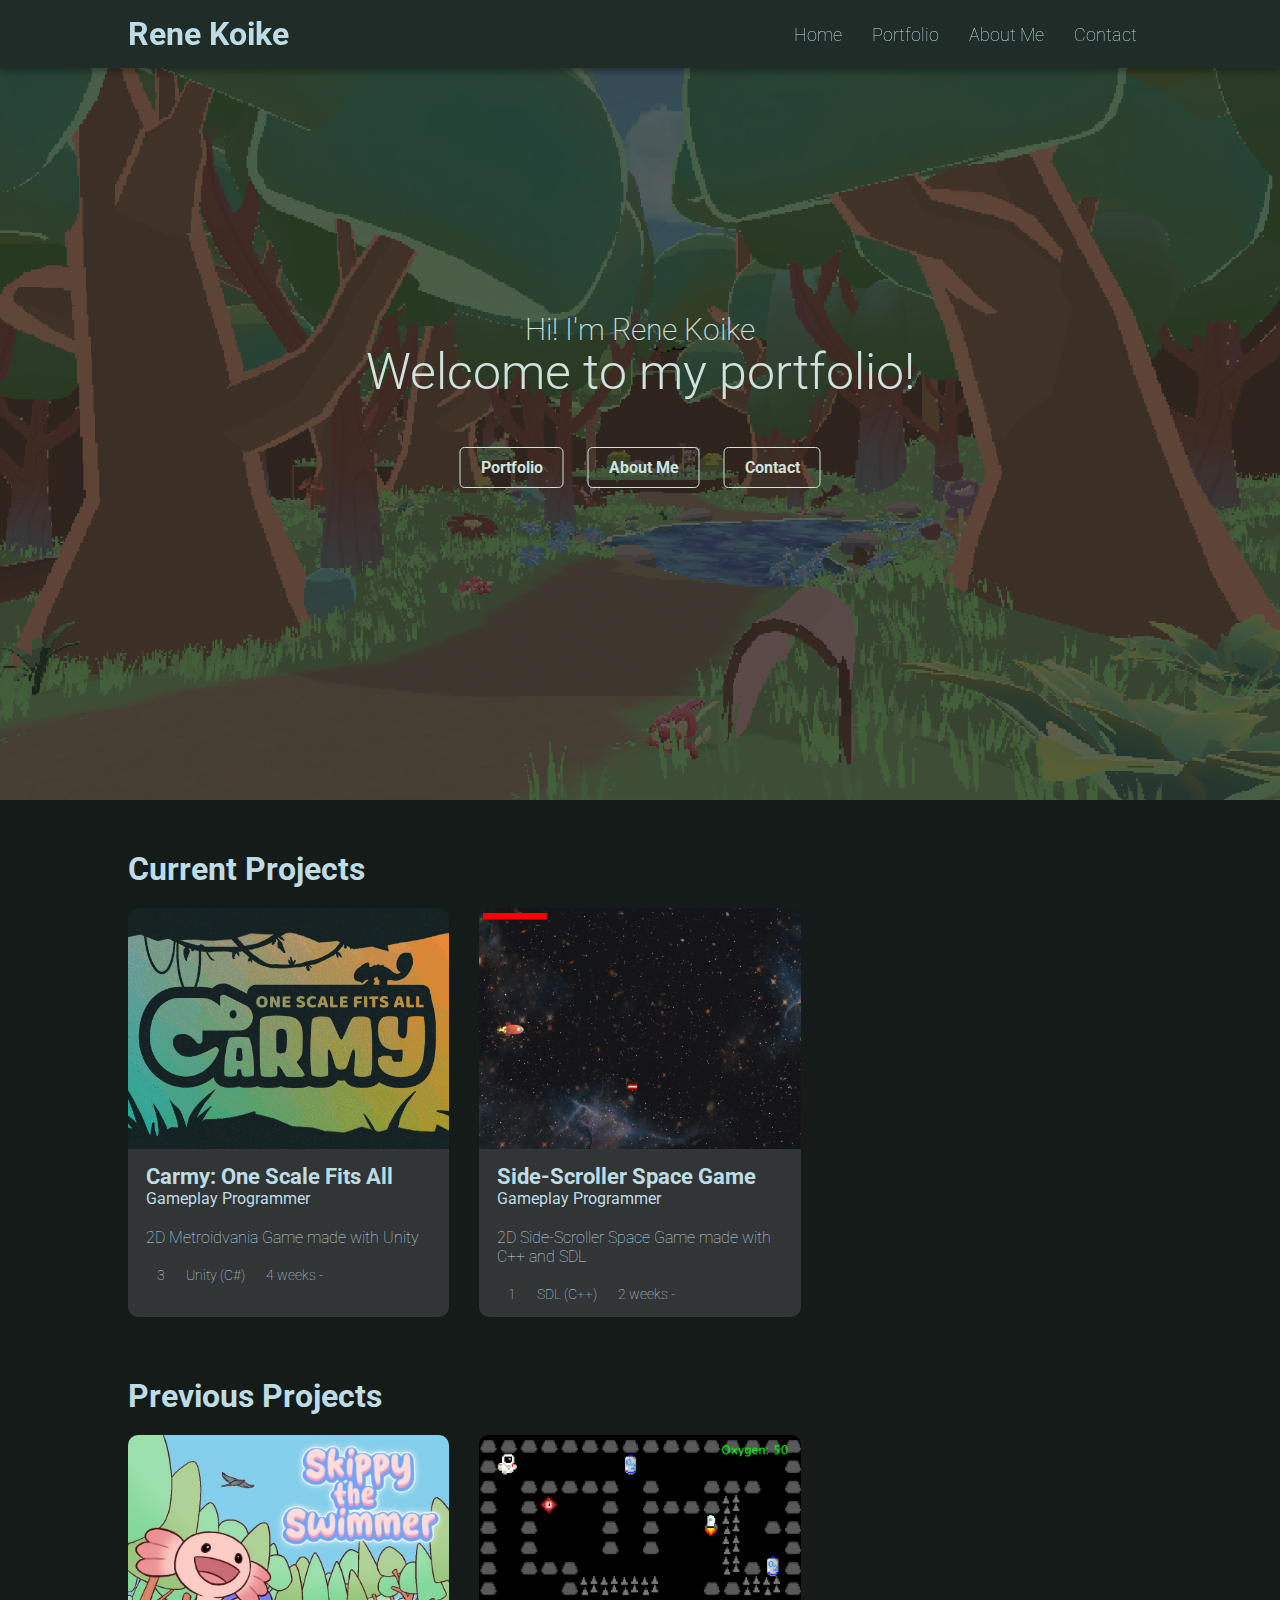
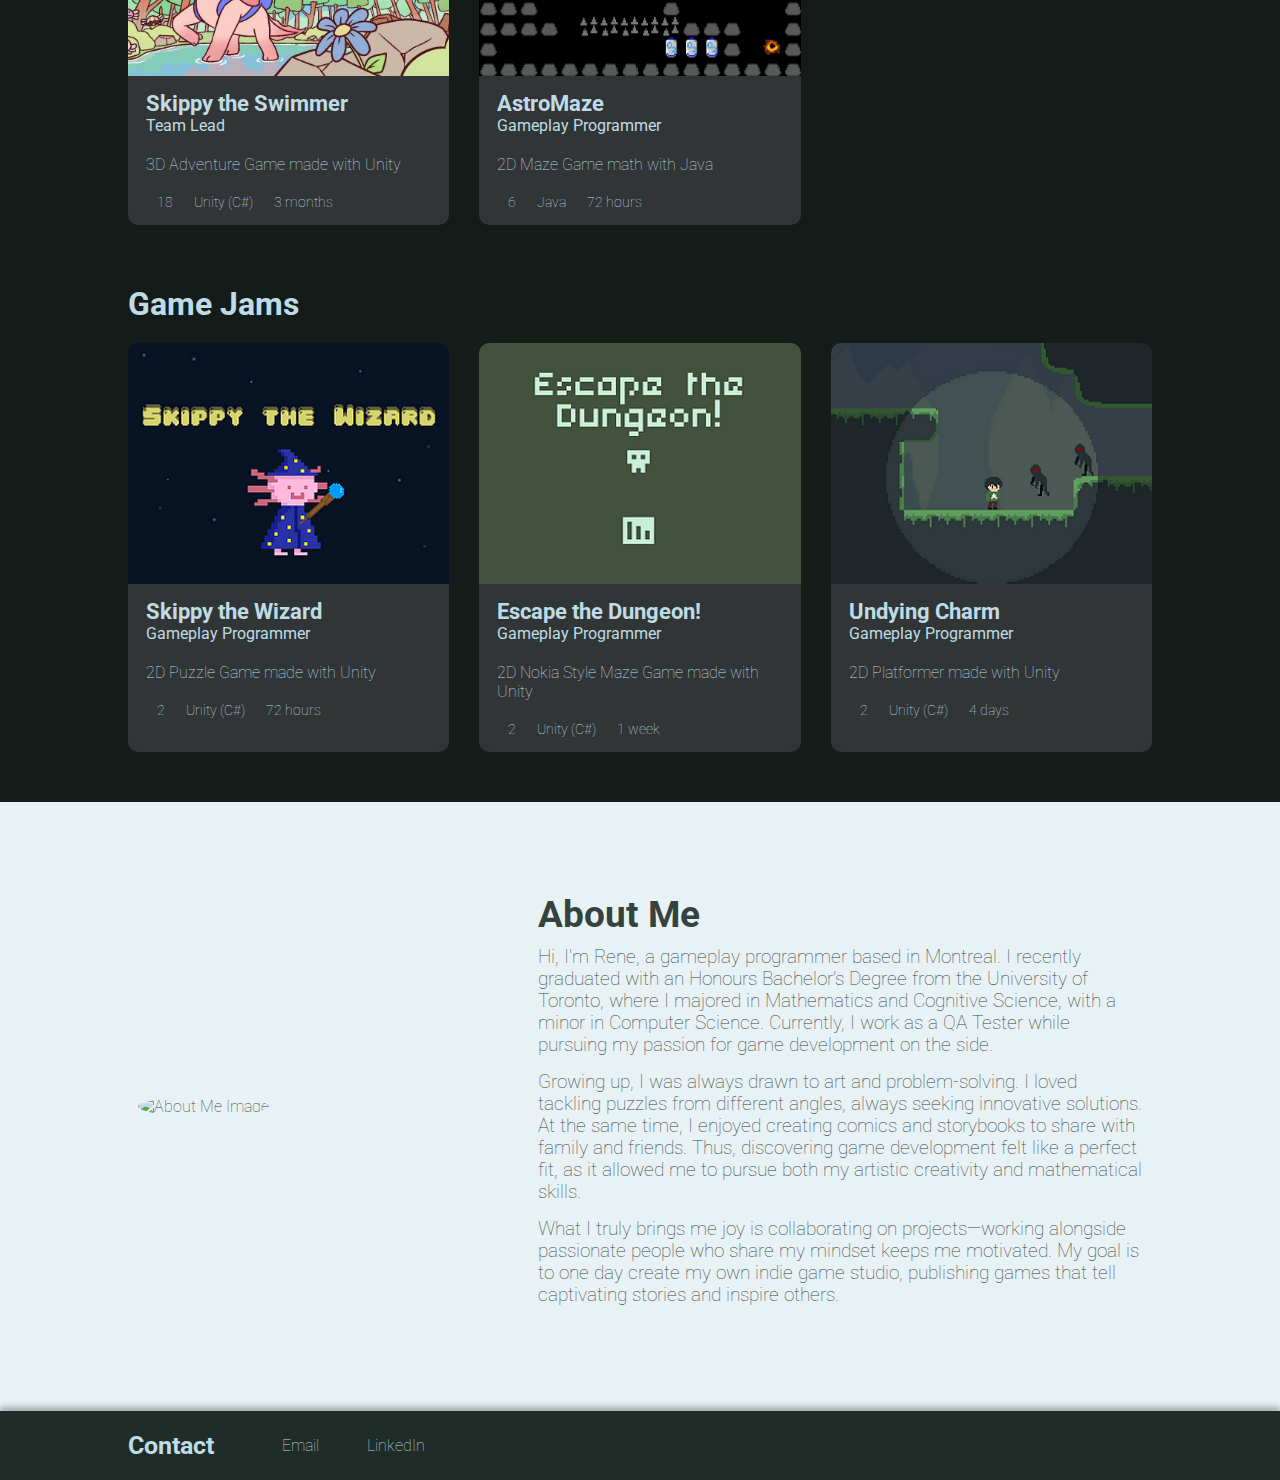
==== commit e41f5740: "Updated about me section" ====
--- a/index.html
+++ b/index.html
@@ -226,9 +226,9 @@
                             Currently, I work as a QA Tester while pursuing my passion for game development on the side.
                         </p>
                         <p>
-                            Growing up, I was always drawn to art and problem-solving. I loved tackling puzzles from different angles, always seeking innovative solutions.
-                            At the same time, I enjoyed creating comics and storybooks to share with family and friends. Eventually, I discovered game development, 
-                            a field that allows me to combine my love for both math and art.
+                            Growing up, I was always drawn to art and problem-solving. I loved tackling puzzles from different angles, always seeking 
+                            innovative solutions. At the same time, I enjoyed creating comics and storybooks to share with family and friends. Thus,
+                            discovering game development felt like a perfect fit, as it allowed me to pursue both my artistic creativity and mathematical skills.
                         </p>
                         <p>
                             What I truly brings me joy is collaborating on projects—working alongside passionate people who share my mindset keeps me motivated. 
--- a/style.css
+++ b/style.css
@@ -79,6 +79,9 @@
 
 /* Media query for screens less than 800px */
 @media (max-width: 800px) {
+    #header{
+        padding: 15px 5%;
+    }
     nav {
         flex-direction: column; /* Stack elements vertically */
         align-items: flex-start;
@@ -182,8 +185,19 @@
         height: 100%; /* Maintain full height */
     }
 
+    #intro h1 {
+        font-weight: 200;
+        font-size: 20px;
+    }
+    
+    #welcome p{
+        font-weight: 300;
+        font-size: 40px;
+        line-height: 1.0;
+    }
+
     .button {
-        margin-bottom: 5px;
+        margin-bottom: 10px;
         margin-left: 0;
         margin-right: 0;
     }
@@ -193,7 +207,7 @@
     }
     
     #intro h1 {
-        padding-top: 80px;
+        padding-top: 100px;
     }
 }
 
@@ -366,10 +380,6 @@
     .about-col-1 {
         margin-bottom: 30px; /* Add some space between image and text */
     }
-
-    .circular-image {
-        max-width: 100%;
-    }
 }
 
 /*-----contact------*/
@@ -383,6 +393,7 @@
     justify-content: space-between;
     align-items: center;
     box-sizing: border-box;
+    
 }
 
 #contact nav h1 {
@@ -399,7 +410,7 @@
 }
 
 #contact nav ul li {
-    margin-left: 15px;
+    margin-right: 30px;
 }
 
 #contact nav ul li a {
@@ -410,8 +421,36 @@
 
 #contact i {
     margin-right: 3px;
-}
-
+    margin-left: 0;
+}
+/* Responsive adjustments */
+@media (max-width: 800px) { /* Adjust for smaller screens */
+    #contact {
+        flex-direction: column; /* Stack items vertically */
+        align-items: flex-start; /* Align items to the start */
+        padding: 10px 10%; /* Adjust padding for smaller screens */
+        margin-left: 0;
+    }
+
+    #contact nav {
+        margin-bottom: 10px; /* Space between title and links */
+        justify-content: left;
+    }
+
+    #contact nav ul {
+        margin-left: 0; /* Remove left margin for smaller screens */
+        margin-top: 10px; /* Space between title and list */
+        justify-content: left;
+        align-items: flex-start;
+        
+    }
+
+    #contact nav ul li {
+        margin-left: 0; /* Remove left margin for smaller screens */
+        padding: 0; /* Ensure no extra padding */
+    }
+
+}
 /*-----project page------*/
 .project{
     padding: 10px 20%;
@@ -524,26 +563,37 @@
     gap: 30px; 
     width: 100%;
     box-sizing: border-box;
-    height: 350px;
+    margin:30px 0;
 }
 
 .image-list p {
-    color:#abaaab;
+    color: #abaaab;
     font-size: 20px;
     margin-top: 5px;
 }
 
-.list-item{ 
+.list-item { 
     position: relative;
+    flex: 1 1 0; /* Allow the items to grow and shrink */
     min-width: 0;
     min-height: 0;
     overflow: hidden;
 }
 
 .list-item img {
-    width: auto;
-    height: 300px;
-    object-fit: cover;
+    width: 100%; /* Full width of the parent */
+    height: auto; /* Maintain aspect ratio */
+    max-height: 100%; /* Prevent exceeding the container height */
+    object-fit: cover; /* Cover the space without distortion */
+    object-position: center; /* Center the image */
     display: block;
     margin-bottom: 2px;
 }
+
+@media (max-width: 800px) { 
+    .project{
+        padding: 10px 10%;
+        margin: 0 auto; 
+        margin-top: 90px;
+    }
+}
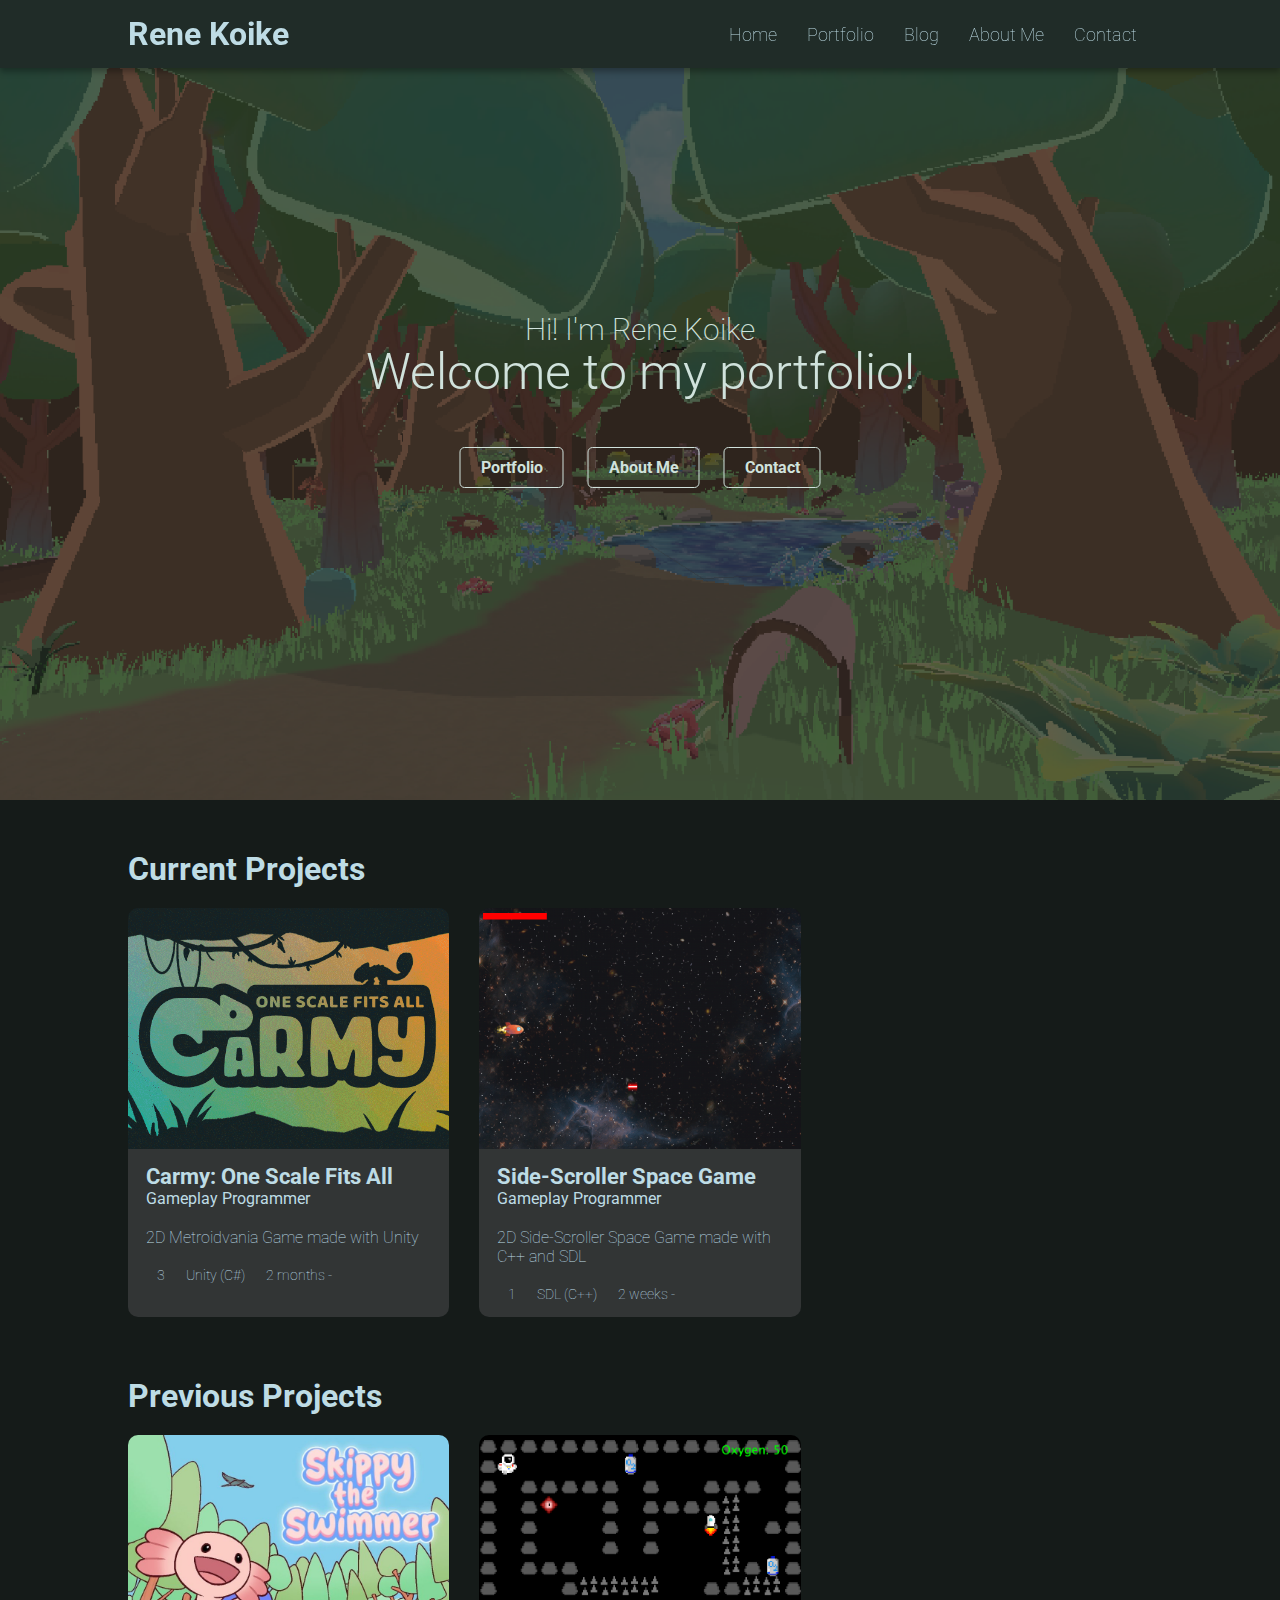
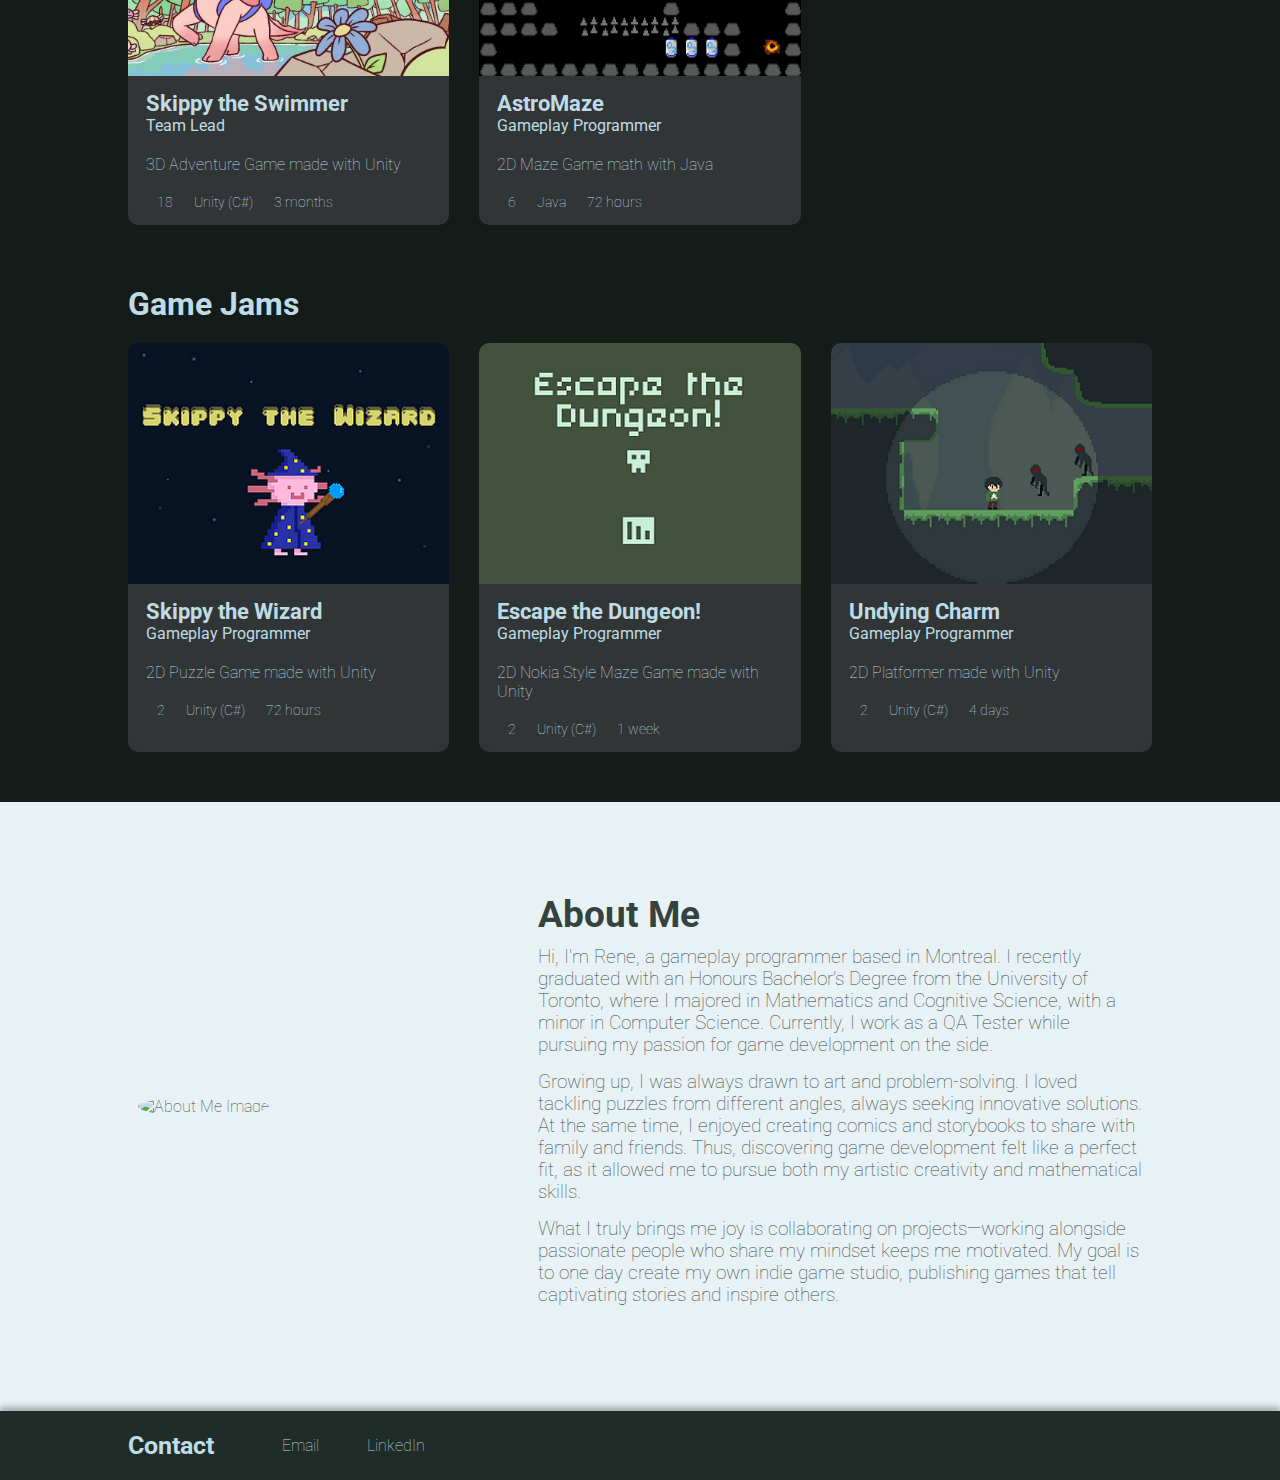
==== commit e4dd8abe: "Added second blog post" ====
--- a/index.html
+++ b/index.html
@@ -47,6 +47,10 @@
                 <a href="carmy.html" class="work-link">
                     <div class="image-container">
                         <img src="images/carmy.gif">
+                        <video class="video-hover" autoplay loop muted>
+                            <source src="videos/carmy-wall-climb.mp4" type="video/mp4">
+                            Your browser does not support the video tag.
+                        </video>
                     </div>
                     <div class="text-container">
                         <h3>Carmy: One Scale Fits All</h3>
@@ -57,7 +61,7 @@
                         <div class="icon-line">
                             <i class="fa fa-users" aria-hidden="true"></i> 3
                             <i class="fa-solid fa-gear"></i> Unity (C#)
-                            <i class="fa-solid fa-clock"></i> 4 weeks -
+                            <i class="fa-solid fa-clock"></i> 2 months -
                         </div>
                     </div>
                 </a>
--- a/style.css
+++ b/style.css
@@ -481,6 +481,12 @@
     line-height: 1.6; 
 }
 
+.project .post-date {
+    font-size: 14px; /* Smaller font for the date */
+    color: #888; /* Light gray color for the date */
+    margin: 0 0 10px; /* Add space below the date */
+}
+
 .links {
     margin-top: 80px;
     margin-bottom: 50px;
@@ -597,3 +603,61 @@
         margin-top: 90px;
     }
 }
+
+
+/* Container Styling */
+#blog-container {
+    max-width: 800px; /* Restrict width for a centered layout */
+    margin: 0 auto; /* Center the container */
+    padding: 20px; /* Add padding around the container */
+    background-color: #fff; /* Optional: Background color */
+    box-shadow: 0 4px 6px rgba(0, 0, 0, 0.1); /* Subtle shadow */
+    margin-top: 80px; /* Space to prevent it from hiding under the header */
+}
+
+/* Blog Post Styling */
+.blog-post {
+    padding: 15px 0; /* Padding between posts */
+}
+
+.blog-post img, video{
+    width: 80%;
+    height: 50%;
+}
+
+.blog-post .post-date {
+    font-size: 14px; /* Smaller font for the date */
+    color: #888; /* Light gray color for the date */
+    margin: 0 0 10px; /* Add space below the date */
+}
+
+.blog-post h2 {
+    margin: 0 0 10px; /* Add space below the title */
+    font-size: 20px;
+    color: #333;
+}
+
+.blog-post p {
+    margin: 0 0 10px; /* Add space below the intro */
+    font-size: 16px;
+    color: #555;
+    line-height: 1.5; /* Increase readability */
+}
+
+.blog-post .read-more {
+    color: #007BFF; /* Highlight link in blue */
+    text-decoration: none;
+    font-size: 14px;
+    font-weight: bold;
+}
+
+.blog-post .read-more:hover {
+    text-decoration: underline; /* Underline on hover */
+}
+
+/* Separator Styling */
+hr {
+    border: 0;
+    border-top: 1px solid #ddd; /* Thin gray line */
+    margin: 10px 0; /* Spacing above and below the line */
+}
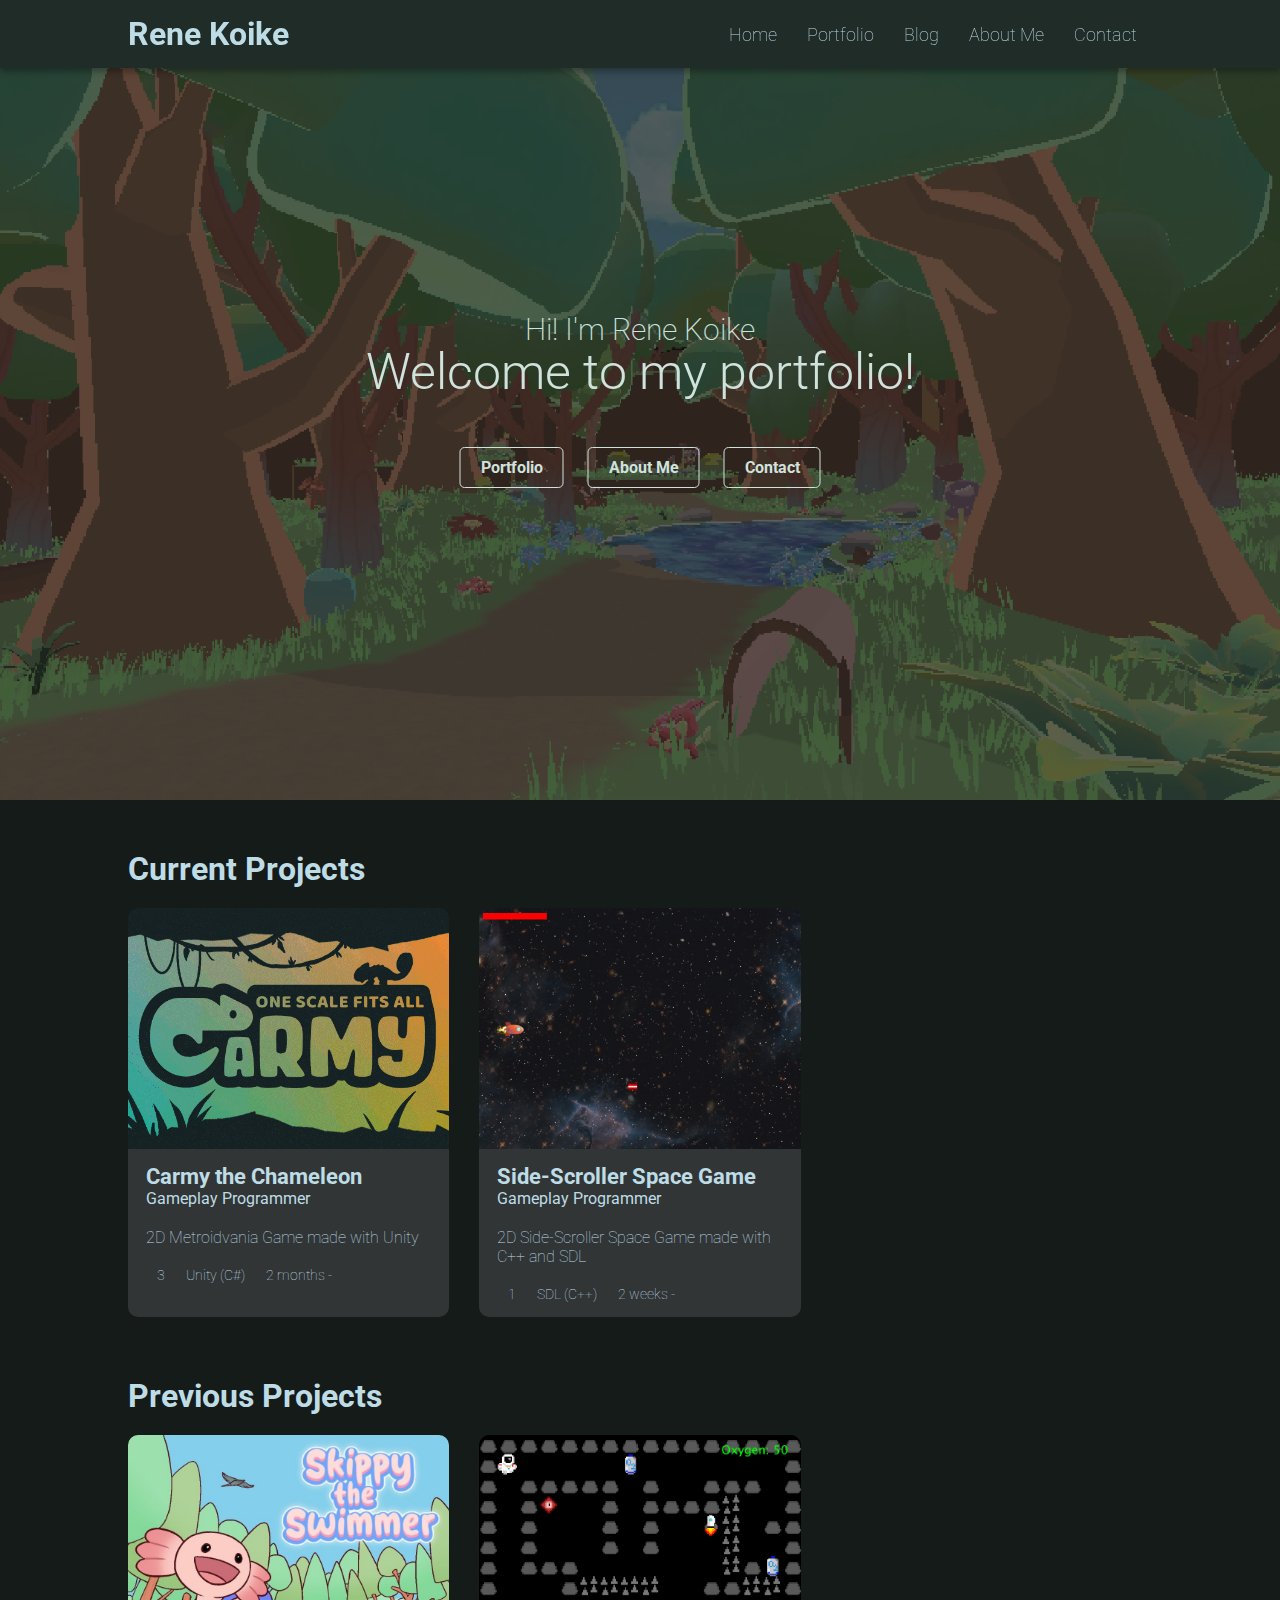
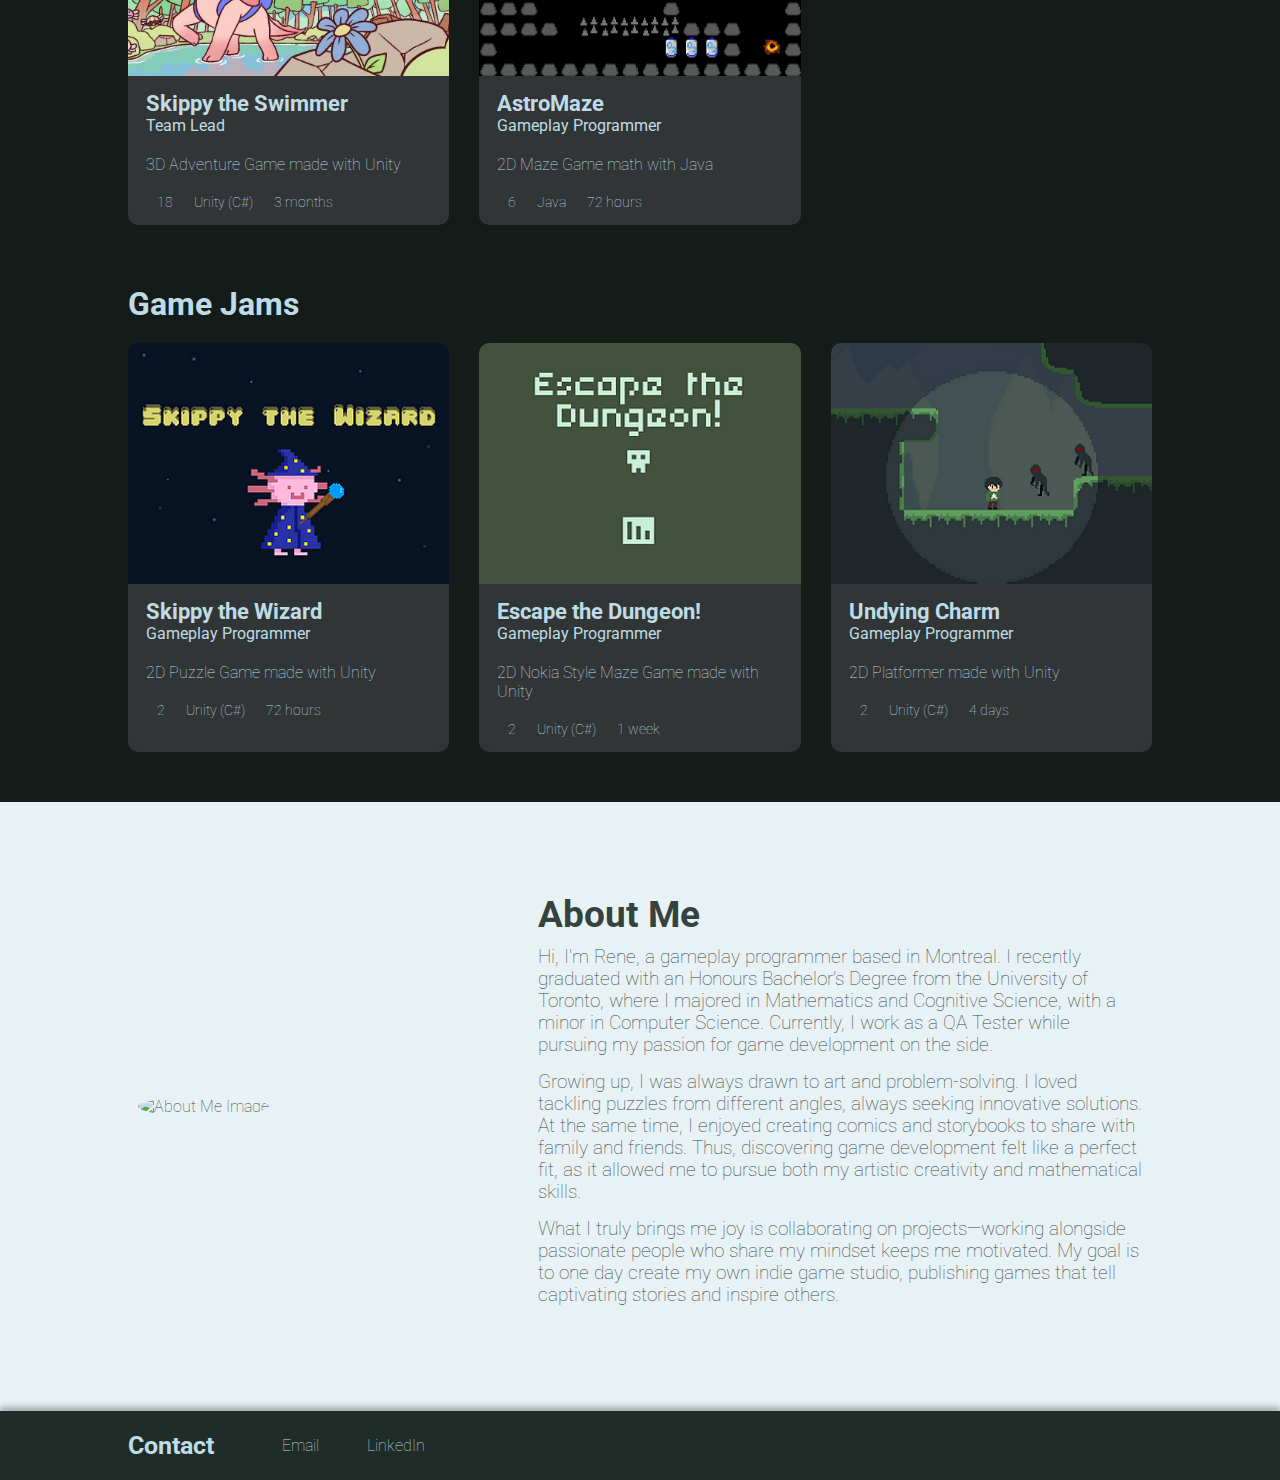
==== commit b9c50aab: "Made small text edits" ====
--- a/index.html
+++ b/index.html
@@ -53,7 +53,7 @@
                         </video>
                     </div>
                     <div class="text-container">
-                        <h3>Carmy: One Scale Fits All</h3>
+                        <h3>Carmy the Chameleon</h3>
                         <h4>Gameplay Programmer</h4>
                         <p>
                             2D Metroidvania Game made with Unity
